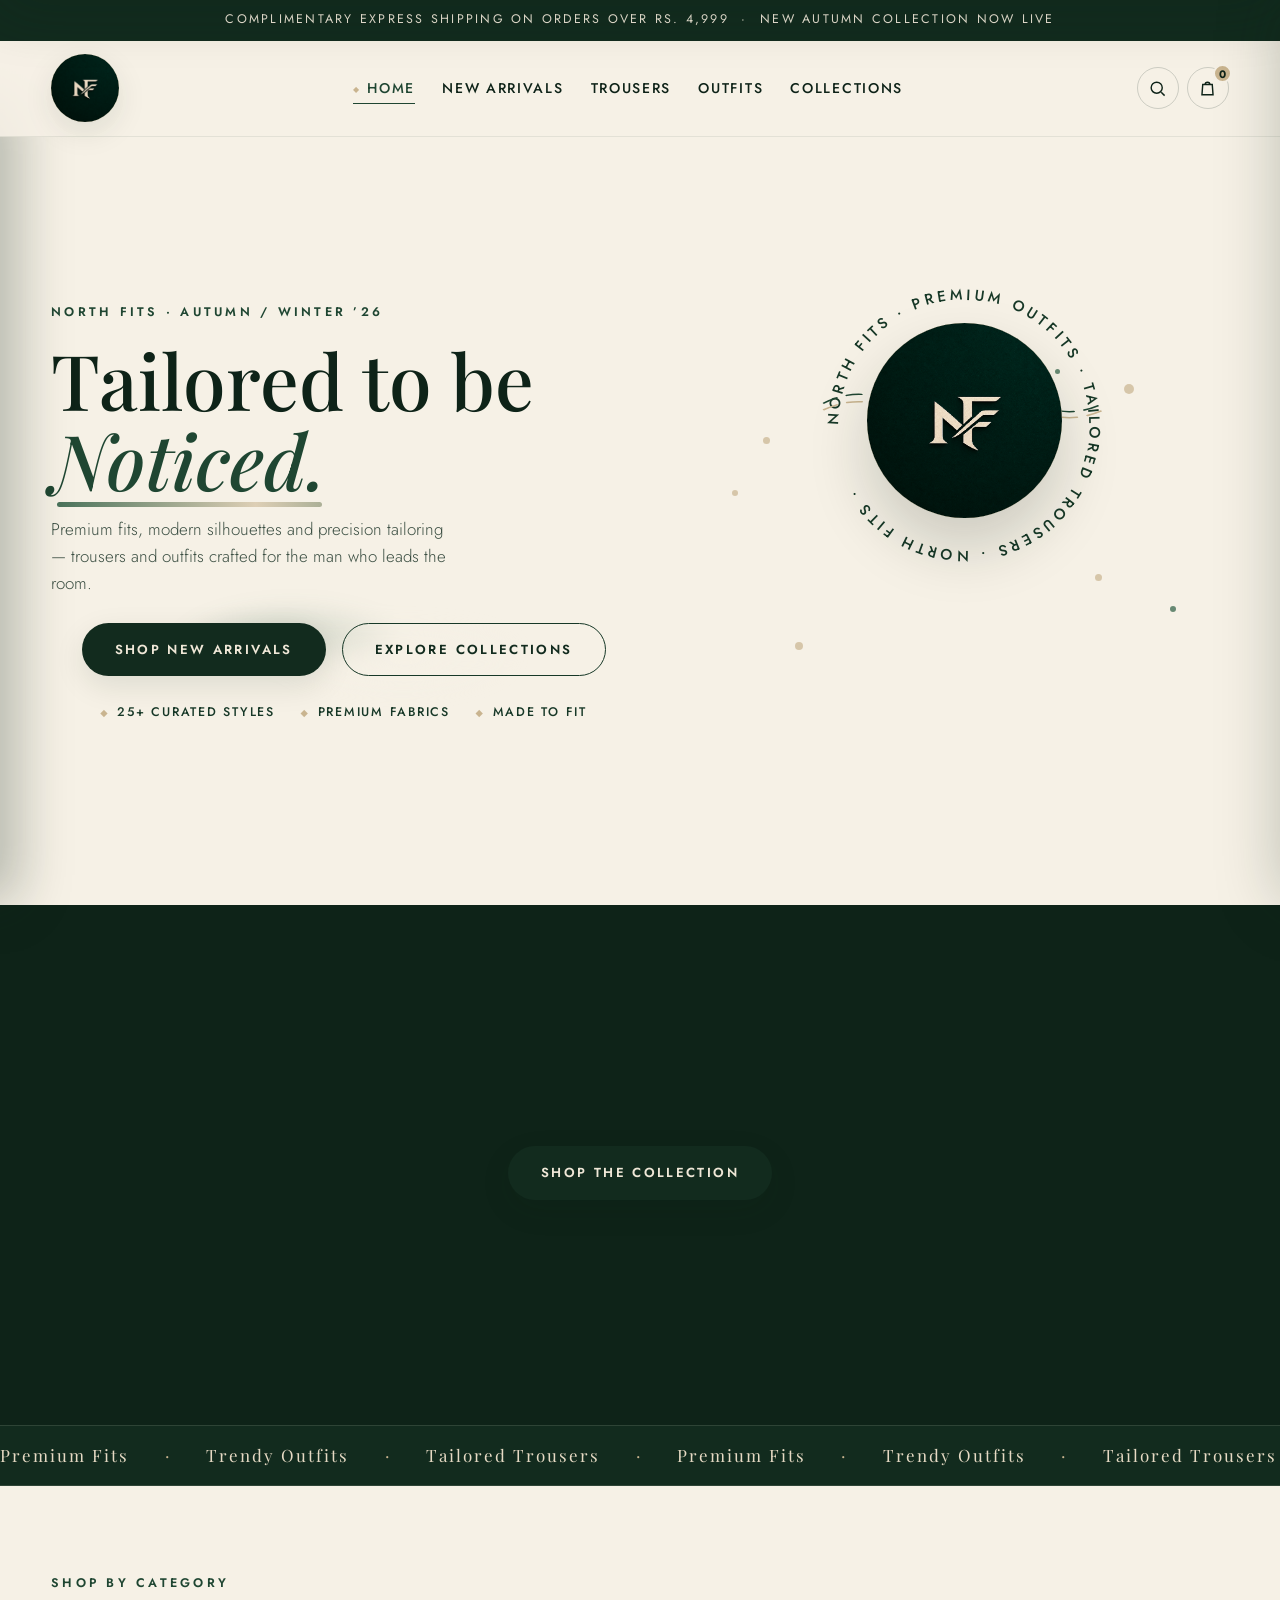
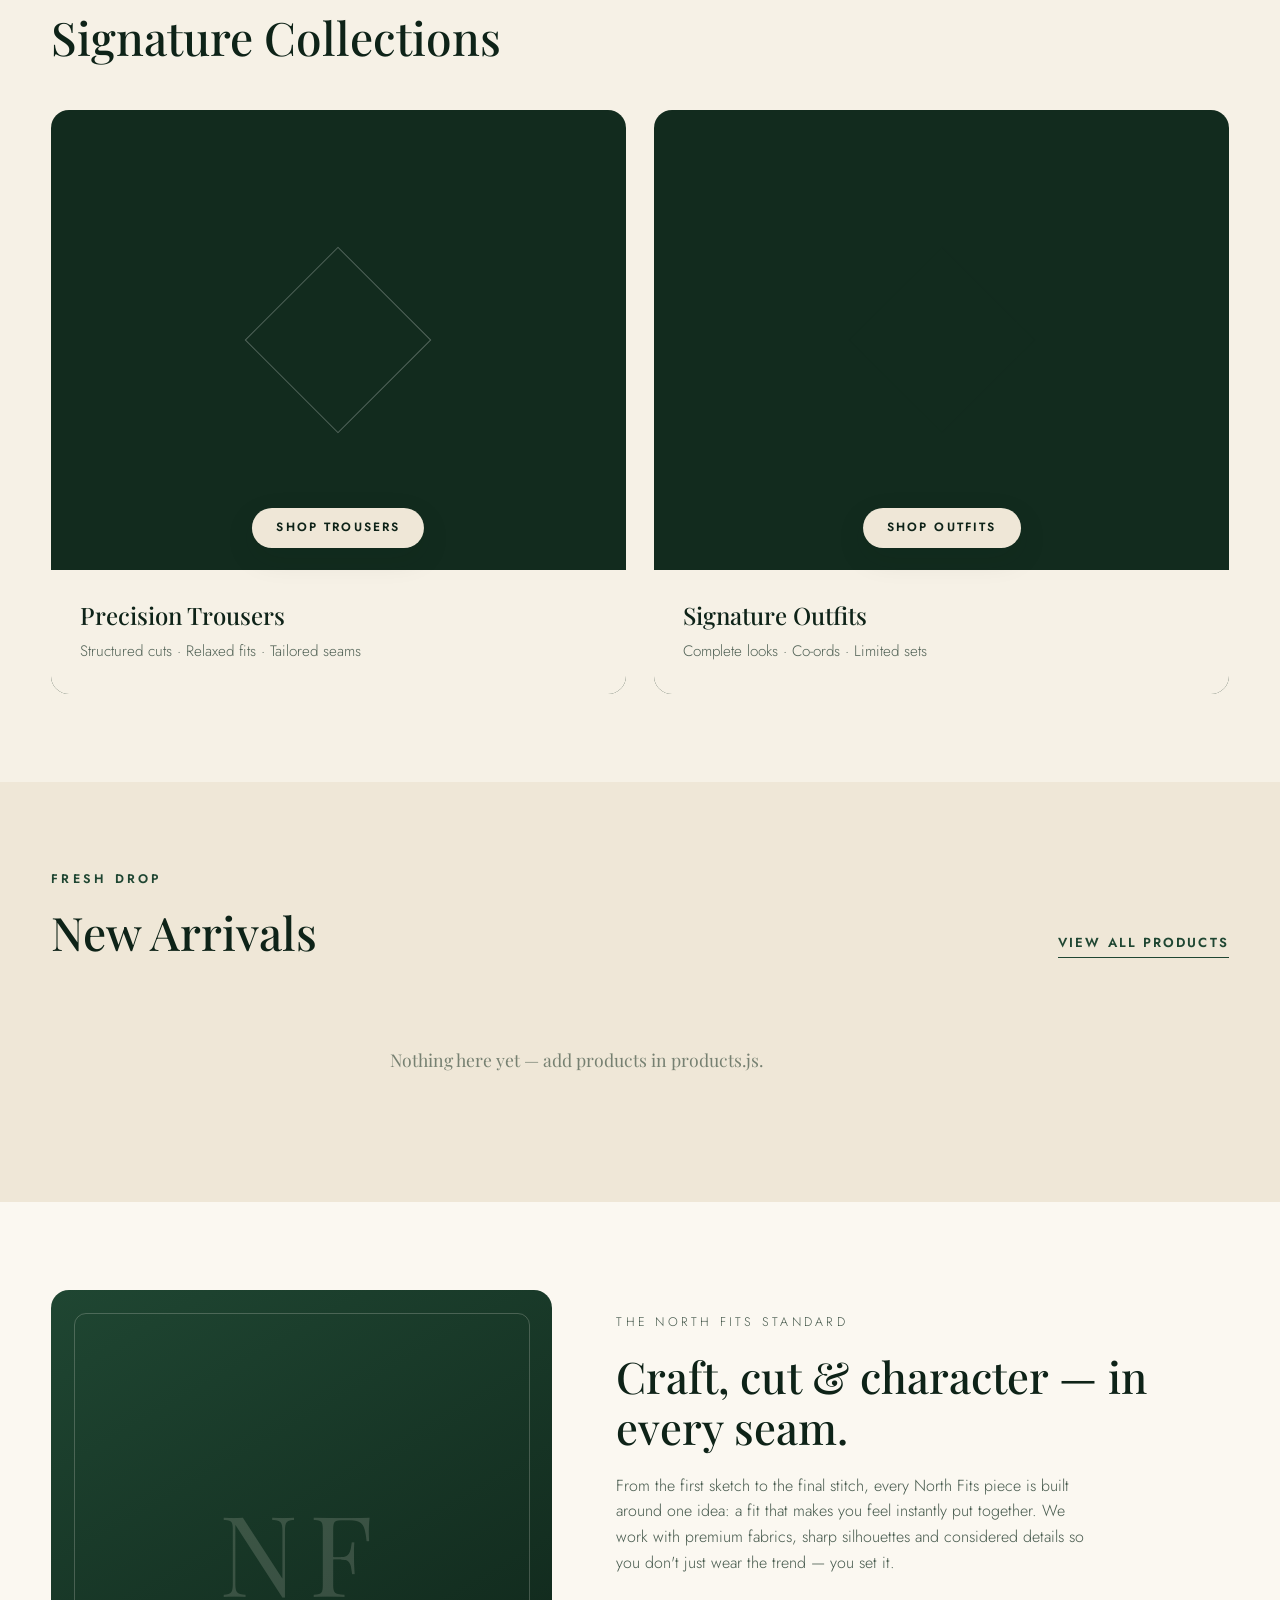
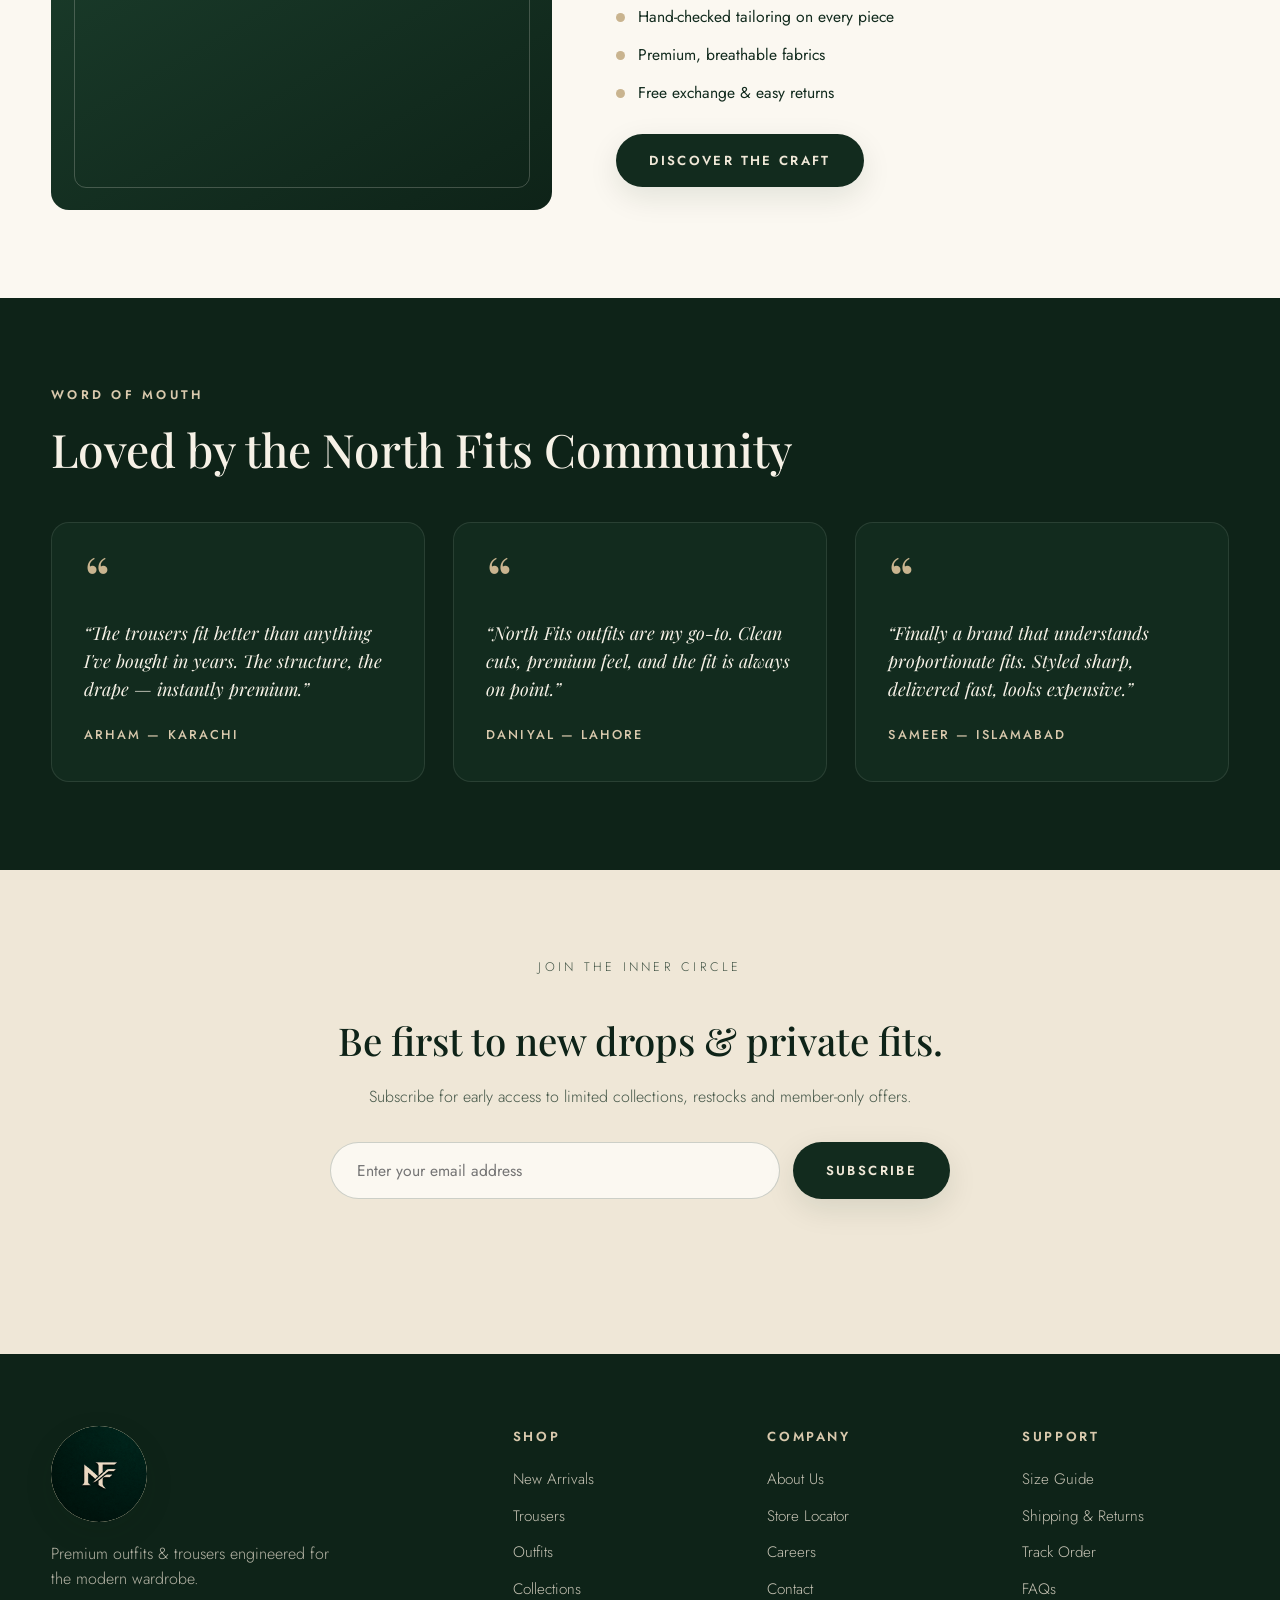
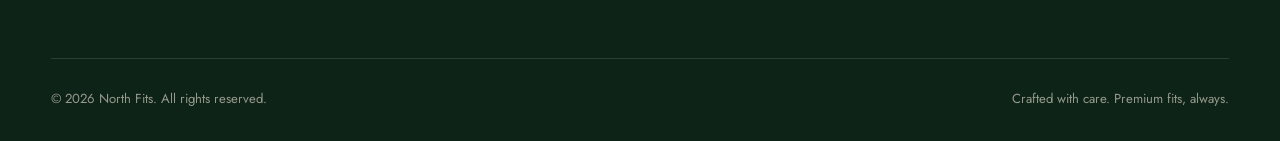
==== index.html @ af8f9479 "Add files via upload" ====
<!DOCTYPE html>
<html lang="en">
<head>
  <meta charset="UTF-8" />
  <meta name="viewport" content="width=device-width, initial-scale=1.0" />
  <title>North Fits — Premium Outfits &amp; Trousers</title>
  <meta name="description" content="North Fits — a premium destination for trendy outfits and tailored trousers. Crafted fits, timeless cuts, modern style." />
  <link rel="preconnect" href="https://fonts.googleapis.com" />
  <link rel="preconnect" href="https://fonts.gstatic.com" crossorigin />
  <link href="https://fonts.googleapis.com/css2?family=Playfair+Display:ital,wght@0,400;0,500;0,600;0,700;1,400&family=Jost:wght@300;400;500;600;700&display=swap" rel="stylesheet" />
  <link rel="icon" href="NORTH%20FITS%20LOGO.png" />
  <link rel="stylesheet" href="styles.css" />
</head>
<body>

  <!-- Loader -->
  <div class="loader" data-loader>
    <div class="loader-spin">
      <span class="loader-ring r1"></span>
      <span class="loader-ring r2"></span>
      <img src="NORTH%20FITS%20LOGO.png" alt="North Fits" />
    </div>
  </div>

  <!-- Announcement bar -->
  <div class="announcement">
    <p data-announce>Complimentary Express Shipping on Orders Over Rs. 4,999 &nbsp;·&nbsp; New Autumn Collection Now Live</p>
  </div>

  <!-- Header -->
  <header class="header">
    <div class="container header-inner">
      <button class="nav-toggle" aria-label="Open menu" aria-expanded="false">
        <span></span><span></span><span></span>
      </button>

      <a class="brand" href="index.html">
        <span class="brand-frame"><img src="NORTH%20FITS%20LOGO.png" alt="North Fits" /></span>
      </a>

      <nav class="nav" aria-label="Primary">
        <ul>
          <li><a href="index.html" class="active">Home</a></li>
          <li><a href="arrivals.html">New Arrivals</a></li>
          <li><a href="trousers.html">Trousers</a></li>
          <li><a href="outfits.html">Outfits</a></li>
          <li><a href="collections.html">Collections</a></li>
                  </ul>
      </nav>

      <div class="header-actions">
        <button class="icon-btn" aria-label="Search"><svg viewBox="0 0 24 24" fill="none" stroke="currentColor" stroke-width="1.8"><circle cx="11" cy="11" r="7"/><path d="M21 21l-4.3-4.3"/></svg></button>
        
        <button class="icon-btn cart-btn" aria-label="Cart" data-cart-open>
          <svg viewBox="0 0 24 24" fill="none" stroke="currentColor" stroke-width="1.8"><path d="M6 7h12l1 13H5L6 7z"/><path d="M9 7a3 3 0 0 1 6 0"/></svg>
          <span class="cart-count" data-cart-count>0</span>
        </button>
      </div>
    </div>
  </header>

  <!-- Mobile nav -->
  <div class="mobile-menu" data-mobile-menu>
    <nav aria-label="Mobile">
      <ul>
        <li><a href="index.html">Home</a></li>
        <li><a href="arrivals.html">New Arrivals</a></li>
        <li><a href="trousers.html">Trousers</a></li>
        <li><a href="outfits.html">Outfits</a></li>
        <li><a href="collections.html">Collections</a></li>
              </ul>
    </nav>
  </div>

  <!-- Hero -->
  <section class="hero">
    <div class="hero-floaters" aria-hidden="true">
      <span class="floater f1"></span>
      <span class="floater f2"></span>
      <span class="floater f3"></span>
      <span class="floater f4"></span>
      <span class="floater f5"></span>
    </div>

    <div class="container hero-inner">
      <div class="hero-copy">
        <p class="eyebrow" data-hero-eyebrow>North Fits · Autumn / Winter ’26</p>
        <h1 data-hero-title>Tailored to be<br /><em>Noticed.</em></h1>
        <p class="lead" data-hero-lead>Premium fits, modern silhouettes and precision tailoring — trousers and outfits crafted for the man who leads the room.</p>
        <div class="hero-cta">
          <a href="arrivals.html" class="btn btn-solid">Shop New Arrivals</a>
          <a href="collections.html" class="btn btn-ghost">Explore Collections</a>
        </div>
        <ul class="hero-meta">
          <li>25+ Curated Styles</li>
          <li>Premium Fabrics</li>
          <li>Made to Fit</li>
        </ul>
      </div>
      <div class="hero-visual">
        <div class="brand-stage">
          <span class="brand-frame seal-center"><img src="NORTH%20FITS%20LOGO.png" alt="North Fits logo" /></span>

          <svg class="seal-ring" viewBox="0 0 220 220" aria-hidden="true">
            <defs>
              <path id="seal-circle" d="M110,110 m-92,0 a92,92 0 1,1 184,0 a92,92 0 1,1 -184,0" />
            </defs>
            <text class="seal-text">
              <textPath href="#seal-circle">
                NORTH FITS · PREMIUM OUTFITS · TAILORED TROUSERS · NORTH FITS ·
              </textPath>
            </text>
          </svg>

          <svg class="wave-lines" viewBox="0 0 260 60" preserveAspectRatio="none" aria-hidden="true">
            <path class="w1" d="M0 30 Q 32 4 65 30 T 130 30 T 195 30 T 260 30" />
            <path class="w2" d="M0 40 Q 32 16 65 40 T 130 40 T 195 40 T 260 40" />
          </svg>

          <span class="spark s1"></span>
          <span class="spark s2"></span>
          <span class="spark s3"></span>
          <span class="spark s4"></span>
          <span class="spark s5"></span>
          <span class="spark s6"></span>
          <span class="spark s7"></span>
        </div>
      </div>
    </div>
  </section>

  <!-- Poster banner -->
  <section class="poster">
    <div class="poster-media" style="background-image:url('uploads/hero.png')"></div>
    <div class="poster-overlay"></div>
    <div class="container poster-inner">
      <!-- <p class="eyebrow">North Fits · The Signature Poster</p> -->
      <!-- <h2>Style That Speaks<br />Before You Do.</h2> -->
      <!-- <p>Premium outfits &amp; tailored trousers — precision cuts, rich fabrics and fits built to be noticed.</p> -->
      <a href="collections.html" class="btn btn-solid">Shop the Collection</a>
    </div>
  </section>

  <!-- Marquee -->
  <div class="marquee">
    <div class="marquee-track">
      <span>Premium Fits</span><span>·</span>
      <span>Trendy Outfits</span><span>·</span>
      <span>Tailored Trousers</span><span>·</span>
      <span>Premium Fits</span><span>·</span>
      <span>Trendy Outfits</span><span>·</span>
      <span>Tailored Trousers</span><span>·</span>
    </div>
  </div>

  <!-- Categories -->
  <section class="section" id="collections">
    <div class="container">
      <div class="section-head">
        <p class="eyebrow">Shop by Category</p>
        <h2>Signature Collections</h2>
      </div>
      <div class="collections">
        <a href="trousers.html" class="collection-item" data-collection="0">
          <div class="collection-visual vis-trousers" style="background:url('uploads/sign1.jpg') center/cover no-repeat">
            <span class="collection-chip">Shop Trousers</span>
          </div>
          <div class="collection-meta">
            <h3>Precision Trousers</h3>
            <p>Structured cuts · Relaxed fits · Tailored seams</p>
          </div>
        </a>
        <a href="outfits.html" class="collection-item" data-collection="1">
          <div class="collection-visual vis-outfits" style="background:url('uploads/sign2.jpg') center/cover no-repeat">
            <span class="collection-chip">Shop Outfits</span>
          </div>
          <div class="collection-meta">
            <h3>Signature Outfits</h3>
            <p>Complete looks · Co-ords · Limited sets</p>
          </div>
        </a>
      </div>
    </div>
  </section>

  <!-- Featured products -->
  <section class="section section-tint" id="new-arrivals">
    <div class="container">
      <div class="section-head row">
        <div>
          <p class="eyebrow">Fresh Drop</p>
          <h2>New Arrivals</h2>
        </div>
        <a href="arrivals.html" class="text-link">View All Products</a>
      </div>
      <div class="product-grid" data-products data-filter="featured"></div>
    </div>
  </section>

  <!-- Editorial / About -->
  <section class="section editorial">
    <div class="container editorial-grid">
      <div class="editorial-visual">
        <div class="ed-badge">NF</div>
      </div>
      <div class="editorial-copy">
        <p class="eyebrow">The North Fits Standard</p>
        <h2 data-home-heading>Craft, cut &amp; character — in every seam.</h2>
        <p data-home-text>From the first sketch to the final stitch, every North Fits piece is built around one idea: a fit that makes you feel instantly put together. We work with premium fabrics, sharp silhouettes and considered details so you don't just wear the trend — you set it.</p>
        <ul class="perks">
          <li><span class="perk-dot"></span>Hand-checked tailoring on every piece</li>
          <li><span class="perk-dot"></span>Premium, breathable fabrics</li>
          <li><span class="perk-dot"></span>Free exchange &amp; easy returns</li>
        </ul>
        <a href="about.html" class="btn btn-solid" data-home-btn data-home-btn-link="about.html">Discover the Craft</a>
      </div>
    </div>
  </section>

  <!-- Testimonials -->
  <section class="section section-dark">
    <div class="container">
      <div class="section-head">
        <p class="eyebrow">Word of Mouth</p>
        <h2>Loved by the North Fits Community</h2>
      </div>
      <div class="testimonials">
        <figure class="quote">
          <blockquote>“The trousers fit better than anything I've bought in years. The structure, the drape — instantly premium.”</blockquote>
          <figcaption>Arham — Karachi</figcaption>
        </figure>
        <figure class="quote">
          <blockquote>“North Fits outfits are my go-to. Clean cuts, premium feel, and the fit is always on point.”</blockquote>
          <figcaption>Daniyal — Lahore</figcaption>
        </figure>
        <figure class="quote">
          <blockquote>“Finally a brand that understands proportionate fits. Styled sharp, delivered fast, looks expensive.”</blockquote>
          <figcaption>Sameer — Islamabad</figcaption>
        </figure>
      </div>
    </div>
  </section>

  <!-- Newsletter -->
  <section class="section newsletter">
    <div class="container newsletter-inner">
      <p class="eyebrow">Join the Inner Circle</p>
      <h2>Be first to new drops &amp; private fits.</h2>
      <p>Subscribe for early access to limited collections, restocks and member-only offers.</p>
      <form class="newsletter-form" data-newsletter>
        <input type="email" placeholder="Enter your email address" aria-label="Email address" required />
        <button type="submit" class="btn btn-solid">Subscribe</button>
      </form>
      <p class="form-note" data-newsletter-note></p>
    </div>
  </section>

  <!-- Footer -->
  <footer class="footer">
    <div class="container footer-grid">
      <div class="footer-brand">
        <span class="brand-frame footer-logo"><img src="NORTH%20FITS%20LOGO.png" alt="North Fits" /></span>
        <p>Premium outfits &amp; trousers engineered for the modern wardrobe.</p>
      </div>
      <div class="footer-col">
        <h4>Shop</h4>
        <ul>
          <li><a href="arrivals.html">New Arrivals</a></li>
          <li><a href="trousers.html">Trousers</a></li>
          <li><a href="outfits.html">Outfits</a></li>
          <li><a href="collections.html">Collections</a></li>
        </ul>
      </div>
      <div class="footer-col">
        <h4>Company</h4>
        <ul>
          <li><a href="about.html">About Us</a></li>
          <li><a href="about.html">Store Locator</a></li>
          <li><a href="about.html">Careers</a></li>
          <li><a href="about.html">Contact</a></li>
        </ul>
      </div>
      <div class="footer-col">
        <h4>Support</h4>
        <ul>
          <li><a href="trousers.html">Size Guide</a></li>
          <li><a href="about.html">Shipping &amp; Returns</a></li>
          <li><a href="about.html">Track Order</a></li>
          <li><a href="about.html">FAQs</a></li>
        </ul>
      </div>
    </div>
    <div class="container footer-bottom">
      <p>© <span data-year>2026</span> North Fits. All rights reserved.</p>
      <p>Crafted with care. Premium fits, always.</p>
    </div>
  </footer>

  <!-- Cart drawer -->
  <div class="cart-backdrop" data-cart-backdrop></div>
  <aside class="cart" data-cart aria-label="Shopping cart">
    <div class="cart-head">
      <h3>Your Cart</h3>
      <button class="icon-btn" aria-label="Close cart" data-cart-close><svg viewBox="0 0 24 24" fill="none" stroke="currentColor" stroke-width="1.8"><path d="M6 6l12 12M18 6L6 18"/></svg></button>
    </div>
    <ul class="cart-list" data-cart-list></ul>
    <div class="cart-foot">
      <div class="cart-total"><span>Subtotal</span><strong data-cart-total>Rs. 0</strong></div>
      <button class="btn btn-solid btn-block" data-checkout>Checkout</button>
      <p class="cart-note">Taxes &amp; shipping calculated at checkout.</p>
    </div>
  </aside>

  

  <script src="products.js"></script>
  <script src="script.js"></script>
</body>
</html>
---- styles.css ----
/* =========================================================
   NORTH FITS — Premium Outfits & Trousers
   Theme: Beige + Dark Green
   ========================================================= */

:root {
  --green-900: #0e2318;
  --green-800: #122b1e;
  --green-700: #173827;
  --green-600: #1f4632;
  --green-500: #2b5c42;
  --beige-100: #f6f1e6;
  --beige-200: #efe7d7;
  --beige-300: #e6dac4;
  --beige-400: #d9c9ad;
  --beige-500: #c9b48f;
  --ink: #1a1a17;
  --cream: #fbf8f1;
  --serif: 'Playfair Display', Georgia, serif;
  --sans: 'Jost', 'Segoe UI', system-ui, sans-serif;
  --shadow-lg: 0 30px 60px rgba(14, 35, 24, 0.18);
  --shadow-sm: 0 10px 30px rgba(14, 35, 24, 0.10);
  --radius: 18px;
}

/* ---------- Reset ---------- */
* { margin: 0; padding: 0; box-sizing: border-box; }

html { scroll-behavior: smooth; }

body {
  font-family: var(--sans);
  background: var(--beige-100);
  color: var(--ink);
  line-height: 1.6;
  -webkit-font-smoothing: antialiased;
}

img { max-width: 100%; display: block; }

ul { list-style: none; }
a { text-decoration: none; color: inherit; }
button { font-family: inherit; cursor: pointer; }

.container {
  width: min(1200px, 92%);
  margin-inline: auto;
}

/* ---------- Announcement ---------- */
.announcement {
  background: var(--green-800);
  color: var(--beige-200);
  text-align: center;
  font-size: 0.78rem;
  letter-spacing: 0.18em;
  text-transform: uppercase;
  padding: 0.65rem 1rem;
  font-weight: 400;
}

/* ---------- Header ---------- */
.header {
  position: sticky;
  top: 0;
  z-index: 100;
  background: rgba(246, 241, 230, 0.88);
  backdrop-filter: blur(14px);
  border-bottom: 1px solid rgba(18, 43, 30, 0.08);
}

.header-inner {
  display: flex;
  align-items: center;
  justify-content: space-between;
  gap: 1.5rem;
  padding-block: 0.85rem;
}

.brand { flex: 0 0 auto; display: inline-flex; }

.brand-frame {
  display: grid;
  place-items: center;
  width: 68px;
  height: 68px;
  border-radius: 50%;
  background: var(--green-800);
  box-shadow: inset 0 0 0 3px var(--beige-400), var(--shadow-sm);
  overflow: hidden;
  flex: 0 0 auto;
}

.brand-frame img {
  width: 100%;
  height: 100%;
  object-fit: contain;
  border-radius: 50%;
}

.nav ul {
  display: flex;
  gap: 1.7rem;
  font-size: 0.88rem;
  letter-spacing: 0.12em;
  text-transform: uppercase;
  font-weight: 500;
}

.nav a {
  position: relative;
  color: var(--green-900);
  padding-block: 0.4rem;
}

.nav a::after {
  content: '';
  position: absolute;
  left: 0; bottom: 0;
  width: 0;
  height: 1.5px;
  background: var(--green-600);
  transition: width 0.3s ease;
}

.nav a:hover::after { width: 100%; }

.nav a.active { color: var(--green-600); }
.nav a.active::after { width: 100%; }
.nav a.active::before {
  content: '◆';
  font-size: 0.5rem;
  vertical-align: middle;
  margin-right: 0.4rem;
  color: var(--beige-500);
}

.header-actions { display: flex; gap: 0.5rem; }

.icon-btn {
  background: transparent;
  border: 1px solid rgba(18, 43, 30, 0.18);
  width: 42px;
  height: 42px;
  border-radius: 50%;
  display: grid;
  place-items: center;
  color: var(--green-900);
  transition: all 0.25s ease;
  position: relative;
}

.icon-btn svg { width: 19px; height: 19px; }

.icon-btn:hover {
  background: var(--green-800);
  color: var(--beige-200);
  border-color: var(--green-800);
}

.cart-count {
  position: absolute;
  top: -4px;
  right: -4px;
  background: var(--beige-500);
  color: var(--green-900);
  font-size: 0.68rem;
  font-weight: 700;
  width: 19px;
  height: 19px;
  border-radius: 50%;
  display: grid;
  place-items: center;
  border: 2px solid var(--beige-100);
}

.nav-toggle {
  display: none;
  background: none;
  border: 0;
  width: 42px;
  height: 42px;
  flex-direction: column;
  align-items: center;
  justify-content: center;
  gap: 5px;
}

.nav-toggle span {
  width: 24px;
  height: 2px;
  background: var(--green-900);
  transition: 0.3s;
}

.nav-toggle.open span:nth-child(1) { transform: translateY(7px) rotate(45deg); }
.nav-toggle.open span:nth-child(2) { opacity: 0; }
.nav-toggle.open span:nth-child(3) { transform: translateY(-7px) rotate(-45deg); }

/* Mobile menu */
.mobile-menu {
  position: fixed;
  top: 97px;
  left: 0;
  bottom: 0;
  width: 50%;
  max-width: 400px;
  min-width: 250px;
  background: var(--green-900);
  color: var(--beige-200);
  z-index: 95;
  padding: 2.2rem 2rem 2.5rem;
  border-top: 1px solid rgba(246, 241, 230, 0.1);
  box-shadow: 18px 0 50px rgba(14, 35, 24, 0.28);
  transform: translateX(-100%);
  transition: transform 0.35s ease;
  overflow-y: auto;
}

.mobile-menu.open { transform: translateX(0); }

body.nav-open { overflow: hidden; }

.mobile-menu ul { display: flex; flex-direction: column; gap: 1.4rem; }
.mobile-menu a {
  font-family: var(--serif);
  font-size: 1.7rem;
  color: var(--beige-200);
}

/* ---------- Page hero (inner pages) ---------- */
.page-hero {
  background:
    radial-gradient(circle at 15% 20%, rgba(43, 92, 66, 0.55), transparent 40%),
    radial-gradient(circle at 85% 80%, rgba(201, 180, 143, 0.14), transparent 45%),
    var(--green-900);
  color: var(--beige-100);
  padding-block: 5rem 4.5rem;
  text-align: center;
  position: relative;
  overflow: hidden;
}

.page-hero .eyebrow { color: var(--beige-400); }

.page-hero h1 {
  font-family: var(--serif);
  font-size: clamp(2.4rem, 5vw, 3.8rem);
  font-weight: 500;
  line-height: 1.1;
}

.page-hero p.lead {
  margin-top: 1rem;
  max-width: 52ch;
  margin-inline: auto;
  color: color-mix(in srgb, var(--beige-200) 75%, transparent);
  font-weight: 300;
}

.page-hero .page-hero-mark {
  position: absolute;
  top: 50%;
  left: 0;
  right: 0;
  transform: translateY(-50%);
  font-family: var(--serif);
  font-size: clamp(2.6rem, 15vw, 16rem);
  color: rgba(246, 241, 230, 0.05);
  letter-spacing: 0.03em;
  line-height: 1;
  pointer-events: none;
  white-space: nowrap;
  text-align: center;
}

.page-head {
  display: flex;
  align-items: center;
  justify-content: center;
  text-align: center;
  flex-direction: column;
  gap: 1rem;
  margin-bottom: 3rem;
}

.page-head h2 {
  font-family: var(--serif);
  font-size: clamp(2rem, 3.6vw, 2.7rem);
  font-weight: 500;
  color: var(--green-900);
}

.crumb {
  font-size: 0.78rem;
  letter-spacing: 0.2em;
  text-transform: uppercase;
  color: rgba(18, 43, 30, 0.5);
  font-weight: 500;
}

.crumb a { color: var(--green-600); }
.crumb a:hover { color: var(--green-900); }

/* ---------- Hero ---------- */
.hero {
  min-height: calc(100vh - 132px);
  display: flex;
  align-items: center;
  position: relative;
  overflow: hidden;
}

/* Decorative animation — replaces the old beige blob */
.hero-floaters {
  position: absolute;
  inset: 0;
  pointer-events: none;
  z-index: 0;
}

.floater {
  position: absolute;
  opacity: 0;
  animation: floatDiamond 9s ease-in-out infinite;
}
.floater::before { content: '\25C6'; }
.f1 { left: 4%;  top: 56%; font-size: 0.62rem; color: var(--beige-500); animation-delay: 0s; }
.f2 { left: 13%; top: 76%; font-size: 0.5rem;  color: var(--green-500); animation-delay: 1.7s; }
.f3 { left: 32%; top: 90%; font-size: 0.72rem; color: var(--beige-500); animation-delay: 0.9s; }
.f4 { left: 47%; top: 58%; font-size: 0.45rem; color: var(--green-500); animation-delay: 2.5s; }
.f5 { left: 24%; top: 42%; font-size: 0.55rem; color: var(--beige-400); animation-delay: 3.4s; }

@keyframes floatDiamond {
  0%   { transform: translateY(26px) rotate(0deg) scale(0.5); opacity: 0; }
  15%  { opacity: 0.9; }
  50%  { transform: translateY(-10px) rotate(180deg) scale(1); opacity: 0.6; }
  85%  { opacity: 0.9; }
  100% { transform: translateY(-38px) rotate(360deg) scale(0.55); opacity: 0; }
}

.hero-inner {
  position: relative;
  z-index: 1;
  display: grid;
  grid-template-columns: 1.05fr 0.95fr;
  gap: 4rem;
  align-items: center;
  padding-block: 0.75rem 1.75rem;
}

.eyebrow {
  font-size: 0.78rem;
  letter-spacing: 0.26em;
  text-transform: uppercase;
  color: var(--green-600);
  font-weight: 600;
  margin-bottom: 1.1rem;
}

.hero h1 {
  font-family: var(--serif);
  font-size: clamp(3rem, 6vw, 5.2rem);
  line-height: 1.04;
  font-weight: 500;
  color: var(--green-900);
}

.hero h1 em {
  position: relative;
  font-style: italic;
  color: var(--green-600);
}

/* Animated shimmering underline under "Noticed." */
.hero h1 em::after {
  content: '';
  position: absolute;
  left: 2%;
  right: 2%;
  bottom: 0.04em;
  height: 0.06em;
  border-radius: 3px;
  background: linear-gradient(90deg, var(--green-500), var(--beige-400), var(--green-500), var(--beige-500), var(--green-500));
  background-size: 300% 100%;
  animation: underlineSweep 6s linear infinite;
  opacity: 0.85;
}

@keyframes underlineSweep { to { background-position: 300% 0; } }

.hero .lead {
  margin-top: 1rem;
  max-width: 40ch;
  font-size: 1.06rem;
  color: rgba(18, 43, 30, 0.82);
  font-weight: 300;
}

.hero-cta {
  position: relative;
  display: flex;
  gap: 1rem;
  margin-top: 1.6rem;
  flex-wrap: wrap;
  justify-content: center;
  animation: ctaFloat 6s ease-in-out infinite;
}

/* Soft breathing halo behind the buttons — replaces the dashed ring */
.hero-cta::before {
  content: '';
  position: absolute;
  left: 50%;
  top: 50%;
  width: 340px;
  height: 96px;
  transform: translate(-50%, -50%);
  z-index: -1;
  border-radius: 50%;
  background:
    radial-gradient(50% 50% at 32% 35%, rgba(43, 92, 66, 0.20), transparent 70%),
    radial-gradient(50% 50% at 68% 60%, rgba(246, 241, 230, 0.55), transparent 75%);
  filter: blur(10px);
  pointer-events: none;
  animation: haloBreath 6s ease-in-out infinite;
}

@keyframes haloBreath {
  0%, 100% { transform: translate(-50%, -50%) scale(1);    opacity: 0.7; }
  50%      { transform: translate(-50%, -50%) scale(1.08); opacity: 1; }
}

@keyframes ctaFloat {
  0%, 100% { transform: translateY(0); }
  50%      { transform: translateY(-6px); }
}

.btn {
  display: inline-block;
  padding: 0.95rem 2rem;
  font-size: 0.82rem;
  letter-spacing: 0.18em;
  text-transform: uppercase;
  font-weight: 600;
  border-radius: 40px;
  transition: all 0.28s ease;
  border: 1px solid transparent;
}

.btn-solid {
  background: var(--green-800);
  color: var(--beige-200);
  box-shadow: var(--shadow-sm);
}

.btn-solid:hover {
  background: var(--green-600);
  color: var(--cream);
  transform: translateY(-2px);
}

/* Moving shine sweep across the hero CTA button */
.hero-cta .btn-solid {
  position: relative;
  overflow: hidden;
}

.hero-cta .btn-solid::after {
  content: '';
  position: absolute;
  top: 0;
  left: -80%;
  width: 55%;
  height: 100%;
  background: linear-gradient(100deg, transparent, rgba(246, 241, 230, 0.16), transparent);
  transform: skewX(-20deg);
  animation: sheen 5s ease-in-out infinite;
  pointer-events: none;
}

@keyframes sheen {
  0%, 55% { left: -80%; }
  100%    { left: 135%; }
}

.btn-ghost {
  border-color: var(--green-700);
  color: var(--green-800);
}

.btn-ghost:hover {
  background: var(--green-800);
  color: var(--beige-200);
}

.btn-block { width: 100%; text-align: center; }

.hero-meta {
  display: flex;
  justify-content: center;
  gap: 1.6rem;
  margin-top: 1.7rem;
  font-size: 0.78rem;
  letter-spacing: 0.14em;
  text-transform: uppercase;
  color: var(--green-700);
  font-weight: 500;
}

.hero-meta li::before {
  content: '◆';
  color: var(--beige-500);
  margin-right: 0.5rem;
  font-size: 0.6rem;
  vertical-align: middle;
}

/* Hero visual — animated brand seal */
.hero-visual {
  position: relative;
  min-height: 380px;
}

.brand-stage {
  position: relative;
  height: 100%;
  min-height: 380px;
  display: grid;
  place-items: start center;
}

.seal-center {
  position: relative;
  z-index: 2;
  width: 195px;
  height: 195px;
  box-shadow: inset 0 0 0 5px var(--beige-400), var(--shadow-lg);
  animation: float 6s ease-in-out infinite;
}

.seal-center img {
  width: 100%;
  height: 100%;
}

.ripple {
  position: absolute;
  width: 220px;
  height: 220px;
  border-radius: 50%;
  border: 1.5px solid rgba(31, 70, 50, 0.4);
  animation: ripple 4.5s ease-out infinite;
  pointer-events: none;
}

.ripple.r2 { animation-delay: 1.5s; }
.ripple.r3 { animation-delay: 3s; }

@keyframes ripple {
  0% { transform: scale(0.7); opacity: 0.8; }
  100% { transform: scale(2.1); opacity: 0; }
}

.seal-ring {
  position: absolute;
  top: -48px;
  left: 50%;
  width: 300px;
  height: 300px;
  transform: translateX(-50%);
  animation: spin 28s linear infinite;
  pointer-events: none;
}

.seal-ring .ring-text,
.seal-ring .seal-text {
  fill: var(--green-700);
  font-family: var(--sans);
  font-size: 11px;
  letter-spacing: 2.5px;
  text-transform: uppercase;
  font-weight: 500;
}

@keyframes spin {
  from { transform: translateX(-50%) rotate(0deg); }
  to { transform: translateX(-50%) rotate(360deg); }
}

/* Spin without the off-center shift — used when the ring is grid-centered */
@keyframes spinCenter {
  from { transform: rotate(0deg); }
  to { transform: rotate(360deg); }
}

.wave-lines {
  position: absolute;
  top: 60px;
  left: 50%;
  transform: translateX(-50%);
  width: 280px;
  height: 40px;
  pointer-events: none;
  overflow: visible;
}

.wave-lines path {
  fill: none;
  stroke: var(--green-600);
  stroke-width: 2.2;
  stroke-linecap: round;
  stroke-dasharray: 14 10;
  animation: dash 7s linear infinite;
}

.wave-lines .w2 {
  stroke: var(--beige-500);
  animation-delay: 1.4s;
}

.stage-orbit {
  position: absolute;
  width: 270px;
  height: 270px;
  border: 1px dashed rgba(31, 70, 50, 0.3);
  border-radius: 50%;
  animation: spin 22s linear infinite reverse;
  pointer-events: none;
}

.orb-dot {
  position: absolute;
  top: -7px;
  left: 50%;
  width: 14px;
  height: 14px;
  border-radius: 50%;
  background: var(--beige-500);
  box-shadow: 0 0 0 4px rgba(201, 180, 143, 0.35);
}

.orb-dot.d2 {
  top: auto;
  bottom: -6px;
  left: 22%;
  width: 10px;
  height: 10px;
  background: var(--green-600);
  box-shadow: 0 0 0 4px rgba(43, 92, 66, 0.3);
}

.stage-wave {
  position: absolute;
  bottom: 6%;
  width: 300px;
  height: 34px;
  pointer-events: none;
}

.stage-wave path {
  fill: none;
  stroke: var(--green-600);
  stroke-width: 2.2;
  stroke-linecap: round;
  stroke-dasharray: 14 10;
  animation: dash 7s linear infinite;
}

@keyframes dash {
  to { stroke-dashoffset: -240; }
}

.spark {
  position: absolute;
  width: 10px;
  height: 10px;
  border-radius: 50%;
  background: var(--beige-500);
  opacity: 0.7;
  animation: sparkle 4s ease-in-out infinite;
  pointer-events: none;
}

.spark.s1 { top: 16%; right: 18%; }
.spark.s2 { top: 30%; left: 12%; width: 7px; height: 7px; animation-delay: 1s; }
.spark.s3 { bottom: 24%; right: 10%; width: 6px; height: 6px; background: var(--green-500); animation-delay: 2s; }
.spark.s4 { bottom: 14%; left: 18%; width: 8px; height: 8px; animation-delay: 3s; }
.spark.s5 { top: 12%; right: 32%; width: 5px; height: 5px; background: var(--green-500); animation-delay: 0.5s; }
.spark.s6 { bottom: 32%; right: 24%; width: 7px; height: 7px; animation-delay: 2.5s; }
.spark.s7 { top: 44%; left: 6%; width: 6px; height: 6px; animation-delay: 3.5s; }

@keyframes sparkle {
  0%, 100% { transform: translateY(0) scale(1); opacity: 0.5; }
  50% { transform: translateY(-14px) scale(1.25); opacity: 0.95; }
}

@keyframes float {
  0%, 100% { transform: translateY(0); }
  50% { transform: translateY(-10px); }
}

/* ---------- Marquee ---------- */
.marquee {
  background: var(--green-800);
  color: var(--beige-300);
  overflow: hidden;
  padding-block: 1rem;
  border-block: 1px solid rgba(246, 241, 230, 0.12);
}

.marquee-track {
  display: flex;
  gap: 2.2rem;
  white-space: nowrap;
  animation: marquee 22s linear infinite;
  font-family: var(--serif);
  font-size: 1.06rem;
  letter-spacing: 0.12em;
}

.marquee-track span:not(:nth-child(odd)) { color: var(--beige-500); }

@keyframes marquee {
  from { transform: translateX(0); }
  to { transform: translateX(-50%); }
}

/* ---------- Home poster banner ---------- */
.poster {
  position: relative;
  min-height: 520px;
  display: grid;
  place-items: center;
  text-align: center;
  overflow: hidden;
  background: var(--green-900);
}
.poster-media {
  position: absolute;
  inset: 0;
  background: center/cover no-repeat;
  z-index: 0;
}
.poster-overlay {
  position: absolute;
  inset: 0;
  background: linear-gradient(180deg, rgba(14, 35, 24, 0.25) 0%, rgba(14, 35, 24, 0.55) 55%, rgba(14, 35, 24, 0.82) 100%);
  z-index: 1;
}
.poster-inner {
  position: relative;
  z-index: 2;
  width: 100%;
  padding: 6rem 1.5rem;
  display: flex;
  flex-direction: column;
  align-items: center;
  gap: 1rem;
  color: var(--beige-200);
}
.poster-inner .eyebrow {
  color: var(--beige-400);
  margin-bottom: 0;
}
.poster-inner h2 {
  font-family: var(--serif);
  font-size: clamp(2rem, 5vw, 3.6rem);
  line-height: 1.1;
  font-weight: 500;
  color: #fff;
  margin: 0;
  text-shadow: 0 4px 30px rgba(0, 0, 0, 0.35);
}
.poster-inner p {
  max-width: 48ch;
  font-size: 1.05rem;
  font-weight: 300;
  color: rgba(246, 241, 230, 0.92);
  margin: 0;
}
.poster-inner .btn { margin-top: 1rem; }

@media (max-width: 640px) {
  .poster { min-height: 380px; }
  .poster-inner { padding: 4rem 1.25rem; }
}

/* ---------- Sections ---------- */
.section { padding-block: 5.5rem; }
.section-tint { background: var(--beige-200); }

.section-head { margin-bottom: 3rem; }

.section-head h2 {
  font-family: var(--serif);
  font-size: clamp(2rem, 3.6vw, 2.9rem);
  font-weight: 500;
  color: var(--green-900);
  line-height: 1.1;
}

.section-head.row {
  display: flex;
  align-items: flex-end;
  justify-content: space-between;
  gap: 1rem;
  flex-wrap: wrap;
}

.text-link {
  font-size: 0.82rem;
  letter-spacing: 0.16em;
  text-transform: uppercase;
  font-weight: 600;
  color: var(--green-600);
  border-bottom: 1px solid var(--green-600);
  padding-bottom: 0.25rem;
}

.text-link:hover { color: var(--green-900); border-color: var(--green-900); }

/* ---------- Collections ---------- */
.collections {
  display: grid;
  grid-template-columns: 1fr 1fr;
  gap: 1.8rem;
}

.collection-item {
  position: relative;
  border-radius: var(--radius);
  overflow: hidden;
  background: var(--green-800);
  transition: transform 0.3s ease;
  display: block;
}

.collection-item:hover { transform: translateY(-6px); }

.collection-visual {
  position: relative;
  height: 460px;
  display: grid;
  place-items: center;
}

.vis-trousers {
  background: radial-gradient(circle at 35% 30%, var(--green-500), var(--green-900));
}
.vis-outfits {
  background: radial-gradient(circle at 65% 30%, var(--beige-300), var(--beige-500));
}

.collection-visual::before {
  content: '';
  position: absolute;
  width: 130px;
  height: 130px;
  border: 1px solid rgba(255,255,255,0.28);
  transform: rotate(45deg);
}

.vis-outfits::before {
  border-color: rgba(18, 43, 30, 0.35);
}

.collection-chip {
  position: absolute;
  bottom: 1.4rem;
  left: 50%;
  transform: translateX(-50%);
  background: var(--beige-200);
  color: var(--green-900);
  padding: 0.65rem 1.5rem;
  border-radius: 40px;
  font-size: 0.75rem;
  letter-spacing: 0.18em;
  text-transform: uppercase;
  font-weight: 600;
  box-shadow: var(--shadow-sm);
}

.collection-meta {
  padding: 1.6rem 1.8rem 1.9rem;
  background: var(--beige-100);
}

.collection-meta h3 {
  font-family: var(--serif);
  font-size: 1.5rem;
  font-weight: 500;
  color: var(--green-900);
}

.collection-meta p {
  color: rgba(18, 43, 30, 0.72);
  font-size: 0.95rem;
  font-weight: 300;
  margin-top: 0.3rem;
}

/* ---------- Empty product grid state ---------- */
.grid-empty {
  grid-column: 1 / -1;
  text-align: center;
  color: rgba(18, 43, 30, 0.55);
  font-family: var(--serif);
  font-size: 1.1rem;
  padding: 2.5rem 1rem;
}

/* ---------- Product grid ---------- */
.product-grid {
  display: grid;
  grid-template-columns: repeat(3, 1fr);
  gap: 1.8rem;
  max-width: 1050px;
}

.product-card {
  background: var(--beige-100);
  border-radius: var(--radius);
  overflow: hidden;
  box-shadow: var(--shadow-sm);
  transition: transform 0.3s ease, box-shadow 0.3s ease;
  display: flex;
  flex-direction: column;
  cursor: pointer;
}

.product-card:hover {
  transform: translateY(-6px);
  box-shadow: var(--shadow-lg);
}

.product-visual {
  position: relative;
  aspect-ratio: 3 / 3.6;
  display: grid;
  place-items: center;
  overflow: hidden;
}

.product-visual::before {
  content: '';
  position: absolute;
  inset: 0;
  opacity: 0.9;
  transition: transform 0.6s ease;
}

.product-card:hover .product-visual::before { transform: scale(1.06); }

.product-visual .product-name {
  position: relative;
  z-index: 1;
  font-family: var(--serif);
  font-size: 1.5rem;
  color: rgba(255, 255, 255, 0.9);
  text-align: center;
  line-height: 1.3;
  letter-spacing: 0.08em;
}

.visual-fabric { background: linear-gradient(140deg, var(--green-500), var(--green-900)); }
.visual-fabric::before, 
.visual-linen::before,
.visual-tweed::before,
.visual-silk::before,
.visual-cotton::before,
.visual-blazer::before {
  background:
    repeating-linear-gradient(45deg, rgba(255,255,255,0.06) 0 2px, transparent 2px 10px),
    linear-gradient(140deg, var(--g1, var(--green-600)), var(--g2, var(--green-900)));
}

.visual-linen { --g1: var(--beige-300); --g2: var(--beige-500); }
.visual-linen::before { background: repeating-linear-gradient(-45deg, rgba(18,43,30,0.08) 0 2px, transparent 2px 9px), linear-gradient(140deg, var(--beige-300), var(--beige-500)); }
.visual-linen span { color: var(--green-900); }

.visual-tweed { --g1: #2b5c42; --g2: #122b1e; }
.visual-tweed::before { background: repeating-linear-gradient(90deg, rgba(255,255,255,0.09) 0 3px, transparent 3px 9px), linear-gradient(140deg, #2b5c42, #0e2318); }

.visual-silk { --g1: var(--beige-400); --g2: var(--beige-500); }
.visual-silk::before { background: linear-gradient(140deg, var(--beige-400), var(--beige-500)); }
.visual-silk span { color: var(--green-900); }

.visual-cotton { --g1: var(--green-600); --g2: var(--green-700); }
.visual-blazer { --g1: var(--beige-300); --g2: var(--green-600); }

.badge {
  position: absolute;
  top: 0.75rem;
  left: 0.75rem;
  z-index: 2;
  background: var(--green-800);
  color: var(--beige-200);
  font-size: 0.66rem;
  letter-spacing: 0.16em;
  text-transform: uppercase;
  padding: 0.4rem 0.9rem;
  border-radius: 40px;
  font-weight: 600;
  font-family: var(--sans);
  line-height: 1.2;
  text-align: left;
}

.badge.new { background: var(--green-600); color: var(--beige-100); }
.badge.hot { background: var(--beige-400); color: var(--green-900); }

.product-info {
  padding: 1.3rem 1.4rem 1.5rem;
  display: flex;
  flex-direction: column;
  gap: 0.45rem;
  flex: 1;
}

.product-info h4 {
  font-family: var(--serif);
  font-size: 1.22rem;
  font-weight: 500;
  color: var(--green-900);
  line-height: 1.25;
}

.product-cat {
  font-size: 0.74rem;
  letter-spacing: 0.18em;
  text-transform: uppercase;
  color: var(--green-600);
  font-weight: 500;
}

.product-bottom {
  margin-top: auto;
  display: flex;
  align-items: center;
  justify-content: space-between;
  padding-top: 0.8rem;
  border-top: 1px solid rgba(18, 43, 30, 0.1);
}

.price {
  font-family: var(--serif);
  font-size: 1.18rem;
  color: var(--green-900);
}

.price del {
  font-size: 0.9rem;
  color: rgba(18, 43, 30, 0.45);
  margin-left: 0.4rem;
  font-family: var(--sans);
}

.add-btn {
  background: var(--green-800);
  color: var(--beige-200);
  border: 0;
  width: 40px;
  height: 40px;
  border-radius: 50%;
  display: grid;
  place-items: center;
  transition: all 0.25s ease;
}

.add-btn svg { width: 17px; height: 17px; }
.add-btn:hover { background: var(--green-600); transform: scale(1.08); }

/* ---------- Editorial ---------- */
.editorial { background: var(--cream); }

.editorial-grid {
  display: grid;
  grid-template-columns: 0.9fr 1.1fr;
  gap: 4rem;
  align-items: center;
}

.editorial-visual {
  position: relative;
  height: 520px;
  border-radius: var(--radius);
  background: linear-gradient(150deg, var(--green-600), var(--green-900));
  display: grid;
  place-items: center;
  overflow: hidden;
}

.editorial-visual::before {
  content: '';
  position: absolute;
  inset: 1.4rem;
  border: 1px solid rgba(246, 241, 230, 0.22);
  border-radius: 12px;
}

.ed-badge {
  font-family: var(--serif);
  font-size: 7rem;
  color: rgba(246, 241, 230, 0.16);
  letter-spacing: 0.1em;
  position: relative;
}

.editorial-copy h2 {
  font-family: var(--serif);
  font-size: clamp(2rem, 3.4vw, 2.8rem);
  font-weight: 500;
  color: var(--green-900);
  line-height: 1.18;
  margin-bottom: 1.2rem;
}

.editorial-copy > p {
  color: rgba(18, 43, 30, 0.78);
  font-weight: 300;
  max-width: 52ch;
}

.perks {
  margin-block: 1.8rem;
  display: flex;
  flex-direction: column;
  gap: 0.8rem;
  font-size: 0.98rem;
  color: var(--green-800);
  font-weight: 400;
}

.perk-dot {
  display: inline-block;
  width: 9px;
  height: 9px;
  background: var(--beige-500);
  border-radius: 50%;
  margin-right: 0.8rem;
}

/* ---------- Section dark / testimonials ---------- */
.section-dark {
  background: var(--green-900);
}

.section-dark .section-head h2 { color: var(--beige-100); }
.section-dark .eyebrow { color: var(--beige-400); }

.testimonials {
  display: grid;
  grid-template-columns: repeat(3, 1fr);
  gap: 1.8rem;
}

.quote {
  background: var(--green-800);
  border: 1px solid rgba(246, 241, 230, 0.1);
  border-radius: var(--radius);
  padding: 2.2rem 2rem;
  display: flex;
  flex-direction: column;
  gap: 1.4rem;
}

.quote::before {
  content: '“';
  font-family: var(--serif);
  font-size: 4rem;
  line-height: 0.6;
  color: var(--beige-500);
}

.quote blockquote {
  font-family: var(--serif);
  font-style: italic;
  font-size: 1.12rem;
  line-height: 1.55;
  color: var(--beige-100);
}

.quote figcaption {
  font-size: 0.8rem;
  letter-spacing: 0.16em;
  text-transform: uppercase;
  color: var(--beige-400);
  font-weight: 500;
}

.quote.feat {
  background: var(--beige-100);
  border: 1px solid rgba(18, 43, 30, 0.1);
  box-shadow: var(--shadow-sm);
}

.quote.feat::before {
  content: '◆';
  font-family: var(--sans);
  font-size: 1rem;
  color: var(--green-600);
}

.quote.feat h3 {
  font-family: var(--serif);
  font-size: 1.4rem;
  font-weight: 500;
  color: var(--green-900);
}

.quote.feat p {
  color: rgba(18, 43, 30, 0.78);
  font-weight: 300;
}

/* ---------- Newsletter ---------- */
.newsletter { background: var(--beige-200); }

.newsletter-inner {
  text-align: center;
  max-width: 620px;
}

.newsletter-inner h2 {
  font-family: var(--serif);
  font-size: clamp(1.9rem, 3vw, 2.5rem);
  font-weight: 500;
  color: var(--green-900);
  margin-bottom: 0.8rem;
}

.newsletter-inner > p {
  color: rgba(18, 43, 30, 0.78);
  font-weight: 300;
  margin-bottom: 2rem;
}

.newsletter-form {
  display: flex;
  gap: 0.8rem;
}

.newsletter-form input {
  flex: 1;
  background: var(--cream);
  border: 1px solid rgba(18, 43, 30, 0.2);
  border-radius: 40px;
  padding: 1rem 1.6rem;
  font-family: inherit;
  font-size: 0.98rem;
  color: var(--ink);
}

.newsletter-form input:focus {
  outline: none;
  border-color: var(--green-600);
}

.form-note {
  margin-top: 1rem;
  font-size: 0.9rem;
  color: var(--green-600);
  min-height: 1.2rem;
}

/* ---------- Footer ---------- */
.footer {
  background: var(--green-900);
  color: var(--beige-200);
  padding-block: 4.5rem 2rem;
}

.footer-grid {
  display: grid;
  grid-template-columns: 2fr 1fr 1fr 1fr;
  gap: 3rem;
  margin-bottom: 3.5rem;
}

.brand-frame.footer-logo {
  width: 96px;
  height: 96px;
  margin-bottom: 1.2rem;
}

.brand-frame.footer-logo img { width: 100%; height: 100%; }

.footer-brand p {
  color: color-mix(in srgb, var(--beige-200) 75%, transparent);
  font-weight: 300;
  max-width: 32ch;
}

.footer-col h4 {
  font-size: 0.82rem;
  letter-spacing: 0.2em;
  text-transform: uppercase;
  color: var(--beige-400);
  margin-bottom: 1.2rem;
  font-weight: 600;
}

.footer-col ul { display: flex; flex-direction: column; gap: 0.7rem; }
.footer-col a {
  color: color-mix(in srgb, var(--beige-200) 82%, transparent);
  font-weight: 300;
  font-size: 0.95rem;
  transition: color 0.2s;
}

.footer-col a:hover { color: var(--beige-400); }

.footer-bottom {
  display: flex;
  justify-content: space-between;
  gap: 1rem;
  flex-wrap: wrap;
  border-top: 1px solid rgba(246, 241, 230, 0.12);
  padding-top: 1.8rem;
  font-size: 0.82rem;
  color: color-mix(in srgb, var(--beige-200) 60%, transparent);
}

.footer-bottom .admin-link {
  color: var(--beige-400);
  text-decoration: underline;
  text-underline-offset: 2px;
  opacity: 0.75;
  transition: opacity 0.2s ease, color 0.2s ease;
}

.footer-bottom .admin-link:hover { opacity: 1; color: var(--beige-200); }

/* ---------- Cart drawer ---------- */
.cart-backdrop {
  position: fixed;
  inset: 0;
  background: rgba(14, 35, 24, 0.5);
  backdrop-filter: blur(3px);
  opacity: 0;
  pointer-events: none;
  transition: opacity 0.3s ease;
  z-index: 199;
}

.cart-backdrop.open { opacity: 1; pointer-events: auto; }

.cart {
  position: fixed;
  top: 0;
  right: 0;
  height: 100%;
  width: min(420px, 92vw);
  background: var(--beige-100);
  z-index: 200;
  transform: translateX(105%);
  transition: transform 0.38s ease;
  display: flex;
  flex-direction: column;
  box-shadow: -20px 0 60px rgba(14, 35, 24, 0.25);
}

.cart.open { transform: translateX(0); }

.cart-head {
  display: flex;
  align-items: center;
  justify-content: space-between;
  padding: 1.5rem 1.6rem;
  border-bottom: 1px solid rgba(18, 43, 30, 0.1);
}

.cart-head h3 {
  font-family: var(--serif);
  font-size: 1.5rem;
  font-weight: 500;
  color: var(--green-900);
}

.cart-list {
  flex: 1;
  overflow-y: auto;
  padding: 1.2rem 1.6rem;
  display: flex;
  flex-direction: column;
  gap: 1.2rem;
}

.cart-empty {
  text-align: center;
  color: rgba(18, 43, 30, 0.55);
  font-weight: 300;
  margin-top: 2rem;
  font-family: var(--serif);
  font-size: 1.1rem;
}

.cart-item {
  display: flex;
  gap: 1rem;
  align-items: center;
}

.cart-thumb {
  width: 64px;
  height: 78px;
  border-radius: 12px;
  flex: 0 0 auto;
}

.cart-item-info { flex: 1; }
.cart-item-info h4 { font-size: 0.98rem; color: var(--green-900); font-weight: 500; }
.cart-item-info p { font-size: 0.8rem; color: rgba(18,43,30,0.7); }

.cart-item-price { font-family: var(--serif); color: var(--green-900); font-size: 1rem; }

.remove-btn {
  background: none;
  border: none;
  color: rgba(18, 43, 30, 0.5);
  font-size: 1.3rem;
  line-height: 1;
  padding: 0.3rem;
}

.remove-btn:hover { color: var(--green-600); }

.cart-foot {
  padding: 1.4rem 1.6rem;
  border-top: 1px solid rgba(18, 43, 30, 0.1);
}

.cart-total {
  display: flex;
  justify-content: space-between;
  align-items: baseline;
  margin-bottom: 1.2rem;
  color: var(--green-900);
  font-size: 1rem;
}

.cart-total strong { font-family: var(--serif); font-size: 1.3rem; }

.cart-note {
  margin-top: 0.9rem;
  text-align: center;
  font-size: 0.76rem;
  color: rgba(18, 43, 30, 0.55);
}

/* ---------- Toast ---------- */
.toast {
  position: fixed;
  bottom: 2rem;
  left: 50%;
  transform: translate(-50%, 120%);
  background: var(--green-800);
  color: var(--beige-200);
  padding: 0.9rem 2rem;
  border-radius: 40px;
  font-size: 0.85rem;
  letter-spacing: 0.1em;
  box-shadow: var(--shadow-lg);
  z-index: 300;
  transition: transform 0.4s ease;
}

.toast.show { transform: translate(-50%, 0); }

/* ---------- Search ---------- */
.search-backdrop {
  position: fixed;
  inset: 0;
  z-index: 320;
  background: rgba(14, 35, 24, 0.55);
  backdrop-filter: blur(8px);
  -webkit-backdrop-filter: blur(8px);
  opacity: 0;
  pointer-events: none;
  transition: opacity 0.3s ease;
}

.search-backdrop.open { opacity: 1; pointer-events: auto; }

.search-panel {
  position: fixed;
  top: 0;
  left: 0;
  right: 0;
  z-index: 330;
  background: var(--beige-100);
  padding: 1.5rem clamp(1rem, 4vw, 2.8rem) 2rem;
  border-bottom: 1px solid rgba(18, 43, 30, 0.12);
  box-shadow: 0 24px 60px rgba(14, 35, 24, 0.28);
  transform: translateY(-110%);
  transition: transform 0.35s ease;
  max-height: 92vh;
  overflow-y: auto;
  scrollbar-width: none;
}

.search-panel::-webkit-scrollbar { display: none; }

.search-panel.open { transform: translateY(0); }

.search-bar {
  display: flex;
  align-items: center;
  gap: 0.6rem;
  background: var(--cream);
  border: 1px solid rgba(18, 43, 30, 0.22);
  border-radius: 40px;
  padding: 0.55rem 0.6rem 0.55rem 1.3rem;
  transition: border-color 0.2s ease, box-shadow 0.2s ease;
}

.search-bar:focus-within {
  border-color: var(--green-600);
  box-shadow: 0 0 0 4px rgba(43, 92, 66, 0.12);
}

.search-icon { width: 20px; height: 20px; color: var(--green-700); flex: 0 0 auto; }

.search-input {
  flex: 1;
  min-width: 0;
  background: none;
  border: 0;
  outline: none;
  font-family: inherit;
  font-size: 1.08rem;
  color: var(--ink);
  padding: 0.5rem 0;
}

.search-input::placeholder { color: rgba(18, 43, 30, 0.4); }

.search-clear {
  flex: 0 0 auto;
  width: 38px;
  height: 38px;
  border-radius: 50%;
  border: 0;
  background: var(--beige-200);
  color: var(--green-800);
  font-size: 1.2rem;
  line-height: 1;
  visibility: hidden;
  transition: background 0.2s ease;
}

.search-clear:hover { background: var(--beige-300); }

.search-meta {
  margin-top: 1rem;
  font-size: 0.85rem;
  letter-spacing: 0.06em;
  color: rgba(18, 43, 30, 0.62);
  font-weight: 300;
  min-height: 1.2rem;
}

.search-grid {
  display: grid;
  grid-template-columns: repeat(4, 1fr);
  gap: 1.5rem;
  margin-top: 1.5rem;
}

.search-grid .product-card { cursor: pointer; }

@media (max-width: 1024px) {
  .search-grid { grid-template-columns: repeat(3, 1fr); gap: 1rem; }
}

@media (max-width: 768px) {
  .search-grid { grid-template-columns: repeat(2, 1fr); gap: 0.9rem; }
}

@media (max-width: 480px) {
  .search-panel { padding-top: 1.1rem; }
  .search-grid { gap: 0.7rem; }
}

/* ---------- Page loader ---------- */
.loader {
  position: fixed;
  inset: 0;
  z-index: 9999;
  display: grid;
  place-items: center;
  background: rgba(246, 241, 230, 0.55);
  backdrop-filter: blur(8px);
  -webkit-backdrop-filter: blur(8px);
  animation: loaderFade 1.2s ease forwards;
}

.loader.done {
  opacity: 0;
  visibility: hidden;
  pointer-events: none;
}

@keyframes loaderFade {
  0% { opacity: 1; visibility: visible; }
  80% { opacity: 1; visibility: visible; }
  100% { opacity: 0; visibility: hidden; pointer-events: none; }
}

.loader-spin {
  position: relative;
  width: 150px;
  height: 150px;
  animation: loaderPulse 2.2s ease-in-out infinite;
}

.loader-spin img {
  position: absolute;
  inset: 0;
  width: 100%;
  height: 100%;
  object-fit: contain;
  border-radius: 50%;
  border: 4px solid var(--beige-200);
  box-shadow: var(--shadow-lg);
}

.loader-ring {
  position: absolute;
  border-radius: 50%;
}

.loader-ring.r1 {
  inset: -20px;
  border: 2px dashed var(--beige-500);
  animation: loaderSpin 1.5s linear infinite;
}

.loader-ring.r2 {
  inset: -34px;
  border: 1px solid rgba(43, 92, 66, 0.3);
  border-top-color: var(--green-600);
  animation: loaderSpin 1.5s linear infinite reverse;
}

@keyframes loaderSpin {
  to { transform: rotate(360deg); }
}

@keyframes loaderPulse {
  0%, 100% { transform: scale(1); }
  50% { transform: scale(1.06); }
}

/* ---------- Quick view modal ---------- */
.qv-backdrop {
  position: fixed;
  inset: 0;
  z-index: 250;
  background: rgba(14, 35, 24, 0.55);
  backdrop-filter: blur(8px);
  -webkit-backdrop-filter: blur(8px);
  opacity: 0;
  pointer-events: none;
  transition: opacity 0.35s ease;
}

.qv-backdrop.open { opacity: 1; pointer-events: auto; }

.qv {
  position: fixed;
  z-index: 260;
  top: 50%;
  left: 50%;
  transform: translate(-50%, -46%) scale(0.96);
  opacity: 0;
  pointer-events: none;
  width: min(940px, 94vw);
  height: min(88vh, 640px);
  display: grid;
  grid-template-columns: 1.05fr 1fr;
  grid-template-rows: minmax(0, 1fr);
  background: var(--beige-100);
  border-radius: var(--radius);
  overflow: hidden;
  box-shadow: var(--shadow-lg);
  transition: transform 0.35s ease, opacity 0.3s ease;
  font-family: var(--sans);
  scrollbar-width: none;
}

.qv::-webkit-scrollbar { display: none; }

.qv.open { transform: translate(-50%, -50%) scale(1); opacity: 1; pointer-events: auto; }

.qv-close {
  position: absolute;
  top: 0.9rem;
  right: 0.9rem;
  z-index: 10;
  width: 38px;
  height: 38px;
  border-radius: 50%;
  border: 0;
  background: rgba(246, 241, 230, 0.9);
  color: var(--green-800);
  font-size: 1.3rem;
  line-height: 1;
  display: grid;
  place-items: center;
  cursor: pointer;
  box-shadow: var(--shadow-sm);
  transition: transform 0.2s ease;
}

.qv-close:hover { transform: rotate(90deg); }

.qv-gallery { position: relative; display: flex; flex-direction: column; }

.qv-badge {
  position: absolute;
  top: 0.75rem;
  left: 0.75rem;
  z-index: 6;
}
.qv-badge:empty { display: none; }

.qv-stage {
  position: relative;
  flex: 1;
  min-height: 300px;
  touch-action: pan-y;
}

.qv-imgs {
  position: absolute;
  inset: 0;
}

.qv-img {
  position: absolute;
  inset: 0;
  display: grid;
  place-items: center;
  opacity: 0;
  transition: opacity 0.4s ease;
}

.qv-img.active { opacity: 1; }

.qv-img span {
  display: none;
}

.qv-img.visual-linen span,
.qv-img.visual-silk span { display: none; }

.qv-v2::before { background: linear-gradient(60deg, var(--g1, var(--green-600)), var(--g2, var(--green-900))); }
.qv-v3::before {
  background:
    radial-gradient(circle at 30% 20%, rgba(255, 255, 255, 0.16) 0 8%, transparent 42%),
    linear-gradient(220deg, var(--g1, var(--green-600)), var(--g2, var(--green-900)));
}

.qv-dots {
  position: absolute;
  bottom: 0.9rem;
  left: 50%;
  transform: translateX(-50%);
  display: flex;
  gap: 0.5rem;
  z-index: 6;
}

.qv-dot {
  width: 8px;
  height: 8px;
  padding: 0;
  border-radius: 50%;
  border: 1px solid rgba(18, 43, 30, 0.4);
  background: rgba(255, 255, 255, 0.6);
  cursor: pointer;
  transition: all 0.25s ease;
}

.qv-dot:hover { background: rgba(255, 255, 255, 0.95); }
.qv-dot.active {
  width: 22px;
  border-radius: 40px;
  background: var(--green-800);
  border-color: var(--green-800);
}

.qv-info {
  padding: 1.7rem 1.8rem 1.3rem;
  display: flex;
  flex-direction: column;
  min-height: 0;
  background: var(--beige-100);
}

.qv-body {
  flex: 1;
  min-height: 0;
  overflow-y: auto;
  display: flex;
  flex-direction: column;
  gap: 0.7rem;
  padding-right: 0.4rem;
  scrollbar-width: none;
}

.qv-body::-webkit-scrollbar { display: none; }

.qv-info h3 {
  font-family: var(--serif);
  font-size: 1.65rem;
  font-weight: 500;
  color: var(--green-900);
  line-height: 1.2;
}

.qv-price { display: flex; align-items: baseline; gap: 0.9rem; flex-wrap: wrap; }
.qv-price .price { font-size: 1.35rem; }

.qv-save {
  font-size: 0.72rem;
  letter-spacing: 0.12em;
  text-transform: uppercase;
  color: var(--green-700);
  font-weight: 600;
  background: var(--beige-300);
  padding: 0.25rem 0.7rem;
  border-radius: 40px;
}

.qv-save:empty { display: none; }

.qv-desc {
  color: rgba(18, 43, 30, 0.75);
  font-size: 0.92rem;
  line-height: 1.7;
  font-weight: 300;
}

.qv-row { display: flex; flex-direction: column; gap: 0.6rem; }

.qv-label {
  font-size: 0.72rem;
  letter-spacing: 0.18em;
  text-transform: uppercase;
  color: var(--green-700);
  font-weight: 600;
}

.qv-colors { display: flex; gap: 0.7rem; flex-wrap: wrap; }

.swatch {
  width: 30px;
  height: 30px;
  border-radius: 50%;
  border: 2px solid var(--beige-100);
  outline: 1px solid rgba(18, 43, 30, 0.25);
  cursor: pointer;
  transition: transform 0.2s ease, box-shadow 0.2s ease;
}

.swatch:hover { transform: scale(1.12); }
.swatch.active { outline: 2px solid var(--green-800); box-shadow: 0 0 0 4px rgba(31, 70, 50, 0.2); }

.qv-sizes { display: flex; flex-wrap: wrap; gap: 0.55rem; }

.qv-size {
  min-width: 48px;
  padding: 0.55rem 0.8rem;
  border: 1px solid rgba(18, 43, 30, 0.25);
  border-radius: 10px;
  background: transparent;
  color: var(--green-900);
  font-size: 0.85rem;
  font-weight: 500;
  cursor: pointer;
  transition: all 0.22s ease;
}

.qv-size:hover { border-color: var(--green-600); }
.qv-size.active {
  background: var(--green-800);
  border-color: var(--green-800);
  color: var(--beige-200);
}

.qv-insta {
  display: inline-flex;
  align-items: center;
  gap: 0.5rem;
  margin-top: 1rem;
  padding: 0.68rem 1.15rem;
  border-radius: 40px;
  background: linear-gradient(45deg, #f09433, #e6683c, #dc2743, #cc2366, #bc1888);
  color: #fff;
  font-size: 0.76rem;
  font-weight: 600;
  letter-spacing: 0.12em;
  text-transform: uppercase;
  text-decoration: none;
  box-shadow: 0 4px 14px rgba(220, 39, 67, 0.25);
  transition: transform 0.25s ease, box-shadow 0.25s ease;
}
.qv-insta svg { width: 15px; height: 15px; flex: none; }
.qv-insta:hover {
  transform: translateY(-2px);
  box-shadow: 0 6px 20px rgba(220, 39, 67, 0.38);
}

.qv-note {
  font-size: 0.8rem;
  color: #a3492f;
  min-height: 1rem;
}

.qv-add {
  flex: 0 0 auto;
  width: 100%;
  margin-top: 1rem;
  transition: background 0.25s ease, transform 0.2s ease, box-shadow 0.25s ease;
}

.qv-add:disabled { opacity: 0.5; cursor: not-allowed; }

.qv-add:not(:disabled):hover {
  transform: translateY(-2px);
  box-shadow: 0 14px 30px rgba(14, 35, 24, 0.25);
}

.qv-add.pop { animation: qvPopup 0.5s ease; }

@keyframes qvPopup {
  0%, 100% { transform: scale(1); }
  40% { transform: scale(1.07); box-shadow: 0 0 0 6px rgba(201, 180, 143, 0.45); }
}

.cart-count { transition: transform 0.2s ease; }

.cart-count.pop { animation: countPop 0.5s ease; }

@keyframes countPop {
  0%, 100% { transform: scale(1); }
  50% { transform: scale(1.45); }
}

/* ---------- Short screens: keep hero fully visible on first load ---------- */
@media (max-height: 800px) {
  .hero { align-items: flex-start; }
  .hero-inner { padding-block: 0.75rem 1.5rem; }
  .hero h1 { font-size: clamp(2.5rem, 4.6vw, 3.9rem); }
  .hero .lead { margin-top: 0.85rem; }
  .hero-cta { margin-top: 1.3rem; }
  .hero-meta { margin-top: 1.3rem; }
  .hero-visual, .brand-stage { min-height: 320px; }
  .seal-center { width: 160px; height: 160px; }
  .seal-ring { top: -50px; width: 260px; height: 260px; }
  .wave-lines { top: 196px; width: 220px; }
  .stage-orbit { width: 220px; height: 220px; }
}

/* ---------- Responsive ---------- */
@media (max-width: 1024px) {
  .hero-inner { gap: 2.5rem; }
  .collections { grid-template-columns: 1fr; }
  .collection-visual { height: 360px; }
  .testimonials { grid-template-columns: 1fr; }
  .footer-grid { grid-template-columns: 1fr 1fr; }
}

@media (max-width: 768px) {
  .nav { display: none; }
  .nav-toggle { display: flex; }

  .hero-inner { grid-template-columns: 1fr; padding-block: 3rem; }
  .hero-visual { min-height: 440px; }
  .hero { min-height: auto; }

  /* Seal + wheel: logo bilkul wheel ke center me (dono ek hi grid cell me overlay + center) */
  .brand-stage { padding-top: 0; place-items: center; }
  .seal-center, .seal-ring { grid-area: 1 / 1; }
  .seal-center { margin-top: 0; }
  .seal-ring {
    position: static;
    left: auto;
    top: auto;
    transform: none;
    animation: spinCenter 28s linear infinite;
  }

  /* Wavy line wheel ke theek neeche */
  .wave-lines { top: 376px; width: 250px; }

  .editorial-grid { grid-template-columns: 1fr; gap: 2.5rem; }
  .editorial-visual { height: 380px; }

  .product-grid { grid-template-columns: repeat(2, 1fr); gap: 0.9rem; }

  .product-visual { aspect-ratio: 3 / 3.3; }
  .product-info { padding: 0.9rem 1rem 1.1rem; gap: 0.35rem; }
  .product-info h4 { font-size: 1rem; }
  .product-bottom { flex-wrap: wrap; gap: 0.5rem; }
  .badge { top: 0.6rem; left: 0.6rem; padding: 0.3rem 0.7rem; font-size: 0.58rem; }

  .newsletter-form { flex-direction: column; }
  .newsletter-form .btn { width: 100%; }

  .footer-grid { grid-template-columns: 1fr 1fr; gap: 2rem; }

  .qv { grid-template-columns: 1fr; height: auto; max-height: 92vh; overflow-y: auto; }
  .qv-stage { min-height: 250px; }
  .qv-badge { top: 0.5rem; left: 0.5rem; }
  .qv-info { padding: 1.3rem 1.2rem 1.5rem; }
  .qv-body { overflow: visible; flex: none; }
  .qv-add { position: sticky; bottom: 0; box-shadow: 0 -6px 16px rgba(14, 35, 24, 0.12); }
  .qv-dot { width: 7px; height: 7px; }
  .qv-dot.active { width: 18px; }
  .qv-info h3 { font-size: 1.4rem; }
  .qv-close { top: 0.6rem; right: 0.6rem; }
}

@media (max-width: 480px) {
  .product-grid { grid-template-columns: repeat(2, 1fr); gap: 0.7rem; }
  .hero-meta { flex-wrap: wrap; gap: 0.8rem; }
  .section { padding-block: 3.5rem; }
}

/* ---------- Checkout modal ---------- */
.co-backdrop {
  position: fixed;
  inset: 0;
  z-index: 280;
  background: rgba(14, 35, 24, 0.55);
  backdrop-filter: blur(8px);
  -webkit-backdrop-filter: blur(8px);
  opacity: 0;
  pointer-events: none;
  transition: opacity 0.35s ease;
}

.co-backdrop.open { opacity: 1; pointer-events: auto; }

.co {
  position: fixed;
  z-index: 290;
  top: 50%;
  left: 50%;
  transform: translate(-50%, -46%) scale(0.96);
  opacity: 0;
  pointer-events: none;
  width: min(540px, 94vw);
  height: min(740px, 90vh);
  min-height: 0;
  display: grid;
  grid-template-rows: auto minmax(0, 1fr) auto;
  background: var(--beige-100);
  border-radius: var(--radius);
  box-shadow: var(--shadow-lg);
  overflow: hidden;
  transition: transform 0.35s ease, opacity 0.3s ease;
  font-family: var(--sans);
}

.co.open { transform: translate(-50%, -50%) scale(1); opacity: 1; pointer-events: auto; }

.co-close {
  position: absolute;
  top: 0.9rem;
  right: 0.9rem;
  z-index: 20;
  width: 38px;
  height: 38px;
  border-radius: 50%;
  border: 0;
  background: var(--beige-300);
  color: var(--green-800);
  font-size: 1.3rem;
  line-height: 1;
  display: grid;
  place-items: center;
  cursor: pointer;
  transition: transform 0.2s ease, background 0.2s ease;
}

.co-close:hover { transform: rotate(90deg); background: var(--beige-400); }

.co-head {
  position: relative;
  padding: 1.6rem 1.8rem 0.2rem;
  border-bottom: 1px solid rgba(18, 43, 30, 0.08);
}

.co-kicker {
  font-size: 0.7rem;
  letter-spacing: 0.22em;
  text-transform: uppercase;
  color: var(--green-600);
  font-weight: 600;
  padding-right: 2.4rem;
}

.co-head h3 {
  font-family: var(--serif);
  font-size: 1.6rem;
  font-weight: 500;
  color: var(--green-900);
  margin-top: 0.15rem;
  padding-right: 2.4rem;
}

/* Stepper */
.co-steps { display: flex; align-items: center; margin-top: 1.15rem; }

.co-step {
  display: flex;
  flex-direction: column;
  align-items: center;
  gap: 0.4rem;
  flex: 0 0 auto;
}

.co-step-dot {
  width: 26px;
  height: 26px;
  border-radius: 50%;
  border: 2px solid rgba(18, 43, 30, 0.25);
  background: var(--beige-100);
  color: rgba(18, 43, 30, 0.4);
  font-size: 0.72rem;
  font-weight: 700;
  display: grid;
  place-items: center;
  transition: all 0.3s ease;
}

.co-step-label {
  font-size: 0.64rem;
  letter-spacing: 0.12em;
  text-transform: uppercase;
  color: rgba(18, 43, 30, 0.5);
  font-weight: 600;
  white-space: nowrap;
}

.co-step-bar {
  flex: 1;
  height: 3px;
  background: rgba(18, 43, 30, 0.12);
  margin: 0 0.55rem;
  border-radius: 3px;
  position: relative;
  overflow: hidden;
}

.co-step-bar::after {
  content: '';
  position: absolute;
  inset: 0;
  background: var(--green-600);
  transform: scaleX(0);
  transform-origin: left;
  transition: transform 0.42s ease;
}

.co-step-bar.done::after { transform: scaleX(1); }

.co-step.done .co-step-dot {
  background: var(--green-600);
  border-color: var(--green-600);
  color: var(--beige-100);
}

.co-step.active .co-step-dot {
  border-color: var(--green-600);
  color: var(--green-600);
  box-shadow: 0 0 0 4px rgba(43, 92, 66, 0.14);
}

.co-step.done .co-step-label { color: var(--green-600); }
.co-step.active .co-step-label { color: var(--green-900); font-weight: 700; }

/* Slides */
.co-track {
  min-height: 0;
  overflow-y: auto;
  overflow-x: hidden;
  scrollbar-width: thin;
  scrollbar-color: rgba(18, 43, 30, 0.3) transparent;
}

.co-track-inner {
  height: 100%;
}

.co-slide {
  display: none;
  padding: 1.25rem 1.8rem 1.6rem;
}

.co-slide.active {
  display: block;
  animation: coSlideIn 0.3s ease;
}

@keyframes coSlideIn {
  from { opacity: 0; transform: translateY(6px); }
  to { opacity: 1; transform: translateY(0); }
}

.co-track::-webkit-scrollbar { width: 8px; }
.co-track::-webkit-scrollbar-track { background: transparent; }
.co-track::-webkit-scrollbar-thumb { background: rgba(18, 43, 30, 0.3); border-radius: 8px; }
.co-track::-webkit-scrollbar-thumb:hover { background: rgba(18, 43, 30, 0.5); }

.co-slide-title {
  font-family: var(--serif);
  font-size: 1.35rem;
  font-weight: 500;
  color: var(--green-900);
  margin: 0.1rem 0 0.9rem;
}

/* Form */
.co-form { display: flex; flex-direction: column; gap: 0.9rem; }

.co-field { display: flex; flex-direction: column; gap: 0.4rem; }

.co-req { color: #a3492f; }
.co-req-opt { font-size: 0.66rem; color: rgba(18, 43, 30, 0.5); font-weight: 400; }

.co-field input,
.co-field select,
.co-field textarea {
  font-family: inherit;
  font-size: 0.96rem;
  background: #fff;
  border: 1px solid rgba(18, 43, 30, 0.35);
  border-radius: 12px;
  padding: 0.82rem 1rem;
  color: var(--ink);
  width: 100%;
  transition: border-color 0.2s ease, box-shadow 0.2s ease;
  resize: vertical;
}

.co-field input::placeholder,
.co-field select::placeholder,
.co-field textarea::placeholder {
  color: rgba(18, 43, 30, 0.5);
  opacity: 1;
}

.co-field textarea { min-height: 92px; }

.co-field input:focus,
.co-field select:focus,
.co-field textarea:focus {
  outline: none;
  border-color: var(--green-600);
  box-shadow: 0 0 0 4px rgba(43, 92, 66, 0.12);
}

.co-field input.co-invalid,
.co-field textarea.co-invalid {
  border-color: #a3492f;
  box-shadow: 0 0 0 4px rgba(163, 73, 47, 0.1);
}

.co-error {
  color: #a3492f;
  font-size: 0.85rem;
  min-height: 1.1rem;
  margin-top: 0.5rem;
}

/* Items list */
.co-items {
  list-style: none;
  display: flex;
  flex-direction: column;
  margin: 0.2rem 0 0.9rem;
}

.co-item {
  display: flex;
  align-items: center;
  gap: 0.9rem;
  padding: 0.7rem 0;
  border-bottom: 1px solid rgba(18, 43, 30, 0.1);
}

.co-item:last-child { border-bottom: 0; }

.co-thumb {
  width: 52px;
  height: 62px;
  border-radius: 10px;
  flex: 0 0 auto;
  background: linear-gradient(140deg, var(--g1, var(--green-600)), var(--g2, var(--green-900)));
}

.co-item-info { flex: 1; min-width: 0; }
.co-item-info h4 { font-size: 0.94rem; color: var(--green-900); font-weight: 500; line-height: 1.25; }
.co-item-info p { font-size: 0.78rem; color: rgba(18, 43, 30, 0.65); }

.co-item-price { font-family: var(--serif); color: var(--green-900); font-size: 0.98rem; white-space: nowrap; }

.co-total-row {
  display: flex;
  justify-content: space-between;
  align-items: baseline;
  border-top: 1px solid rgba(18, 43, 30, 0.14);
  padding-top: 1rem;
  color: var(--green-900);
}

.co-total-row span {
  letter-spacing: 0.12em;
  text-transform: uppercase;
  font-size: 0.78rem;
  font-weight: 600;
}

.co-total-row strong { font-family: var(--serif); font-size: 1.35rem; }

/* Delivery block */
.co-delivery {
  background: var(--beige-200);
  border: 1px solid rgba(18, 43, 30, 0.1);
  border-radius: 14px;
  padding: 1rem 1.1rem;
  display: flex;
  flex-direction: column;
  gap: 0.85rem;
  margin: 0.4rem 0 1rem;
}

.co-del-row {
  display: flex;
  align-items: center;
  justify-content: space-between;
  gap: 1rem;
}

.co-del-row span { font-size: 0.8rem; color: rgba(18, 43, 30, 0.72); }

.co-del-row strong { font-family: var(--serif); color: var(--green-900); font-size: 1.05rem; }

.co-del-row select {
  font-family: inherit;
  font-size: 0.86rem;
  background: var(--cream);
  border: 1px solid rgba(18, 43, 30, 0.22);
  border-radius: 10px;
  padding: 0.5rem 0.7rem;
  color: var(--green-800);
  max-width: 62%;
  cursor: pointer;
}

.co-del-row select:focus { outline: none; border-color: var(--green-600); }

.co-del-note {
  font-size: 0.76rem;
  color: var(--green-700);
  background: var(--beige-100);
  border-left: 3px solid var(--beige-500);
  padding: 0.6rem 0.8rem;
  border-radius: 8px;
  line-height: 1.55;
}

/* Footer */
.co-foot {
  display: flex;
  gap: 0.8rem;
  padding: 1rem 1.8rem 1.4rem;
  border-top: 1px solid rgba(18, 43, 30, 0.1);
  background: var(--beige-100);
}

.co-foot .btn { flex: 1; }
.co-back-btn { flex: 0 0 auto; }
.co-back-btn[hidden] { display: none; }

.co-next-btn:disabled { opacity: 0.5; cursor: not-allowed; }

/* Success overlay */
.co-success {
  position: absolute;
  inset: 0;
  z-index: 30;
  background: var(--beige-100);
  display: grid;
  place-items: center;
  opacity: 0;
  visibility: hidden;
  pointer-events: none;
  transition: opacity 0.3s ease;
}

.co-success.show { opacity: 1; visibility: visible; pointer-events: auto; }

.co-loading,
.co-tick {
  display: grid;
  place-items: center;
  text-align: center;
  gap: 1.3rem;
  padding: 1.5rem;
}

.co-loader {
  position: relative;
  width: 110px;
  height: 110px;
  animation: loaderPulse 1.6s ease-in-out infinite;
}

.co-loader img {
  position: absolute;
  inset: 0;
  width: 100%;
  height: 100%;
  object-fit: contain;
  border-radius: 50%;
  border: 4px solid var(--beige-200);
  box-shadow: var(--shadow-lg);
}

.co-loader-ring { position: absolute; border-radius: 50%; }

.co-loader-ring.r1 {
  inset: -14px;
  border: 2px dashed var(--beige-500);
  animation: loaderSpin 1.2s linear infinite;
}

.co-loader-ring.r2 {
  inset: -26px;
  border: 1px solid rgba(43, 92, 66, 0.35);
  border-top-color: var(--green-600);
  animation: loaderSpin 1.2s linear infinite reverse;
}

.co-success p {
  color: var(--green-800);
  letter-spacing: 0.16em;
  text-transform: uppercase;
  font-size: 0.8rem;
  font-weight: 600;
}

.co-tick svg { width: 120px; height: 120px; }

.co-tick-circle {
  fill: none;
  stroke: var(--green-600);
  stroke-width: 4;
  stroke-linecap: round;
  stroke-dasharray: 283;
  stroke-dashoffset: 283;
  animation: coDraw 0.9s ease forwards;
}

.co-tick-check {
  fill: none;
  stroke: var(--green-600);
  stroke-width: 6;
  stroke-linecap: round;
  stroke-linejoin: round;
  stroke-dasharray: 70;
  stroke-dashoffset: 70;
  animation: coDraw 0.55s ease 0.75s forwards;
}

@keyframes coDraw { to { stroke-dashoffset: 0; } }

.co-tick-ref {
  margin-top: 0.2rem;
  font-size: 1.05rem;
  letter-spacing: 0.22em;
  color: var(--green-900);
  animation: coFadeUp 0.6s ease forwards;
}

.co-tick-ref span { font-weight: 700; }

@keyframes coFadeUp {
  from { opacity: 0; transform: translateY(10px); }
  to { opacity: 1; transform: translateY(0); }
}

/* Success popup */
.co-pop {
  position: fixed;
  inset: 0;
  z-index: 295;
  display: grid;
  place-items: center;
  background: rgba(14, 35, 24, 0.55);
  backdrop-filter: blur(4px);
  -webkit-backdrop-filter: blur(4px);
  opacity: 0;
  visibility: hidden;
  pointer-events: none;
  transition: opacity 0.3s ease;
}

.co-pop.show { opacity: 1; visibility: visible; pointer-events: auto; }

.co-pop-card {
  width: min(400px, 92vw);
  background: var(--beige-100);
  border-radius: var(--radius);
  box-shadow: var(--shadow-lg);
  text-align: center;
  padding: 2.4rem 2rem 2rem;
  transform: scale(0.8);
  opacity: 0;
  transition: transform 0.35s cubic-bezier(0.34, 1.56, 0.64, 1), opacity 0.3s ease;
}

.co-pop.show .co-pop-card { transform: scale(1); opacity: 1; }

.co-pop-icon {
  width: 74px;
  height: 74px;
  margin: 0 auto 1.15rem;
  border-radius: 50%;
  background: var(--green-600);
  display: grid;
  place-items: center;
  box-shadow: 0 10px 28px rgba(43, 92, 66, 0.35);
}

.co-pop-icon svg {
  width: 38px;
  height: 38px;
  stroke: var(--beige-100);
  stroke-width: 3.5;
  fill: none;
  stroke-linecap: round;
  stroke-linejoin: round;
}

.co-pop-card h3 {
  font-family: var(--serif);
  font-size: 1.7rem;
  font-weight: 500;
  color: var(--green-900);
}

.co-pop-card p {
  color: rgba(18, 43, 30, 0.78);
  font-weight: 300;
  margin-top: 0.6rem;
  font-size: 0.95rem;
  line-height: 1.55;
}

.co-pop-ref { font-weight: 600; color: var(--green-800); }

.co-pop-card .btn { margin-top: 1.5rem; width: 100%; }

@media (max-width: 480px) {
  .co { max-height: 94vh; }
  .co-head { padding: 1.2rem 1.2rem 0.2rem; }
  .co-slide { padding: 1.05rem 1.2rem 1.3rem; }
  .co-foot { padding: 0.9rem 1.2rem 1.1rem; }
  .co-step-label { font-size: 0.58rem; }
  .co-step-dot { width: 24px; height: 24px; }
  .co-tick svg { width: 100px; height: 100px; }
}

/* ---------- Resume order popup ---------- */
.rs-backdrop {
  position: fixed;
  inset: 0;
  z-index: 9980;
  background: rgba(14, 35, 24, 0.55);
  backdrop-filter: blur(8px);
  -webkit-backdrop-filter: blur(8px);
  opacity: 0;
  pointer-events: none;
  transition: opacity 0.35s ease;
}

.rs-backdrop.open { opacity: 1; pointer-events: auto; }

.rs-card {
  position: fixed;
  z-index: 9990;
  top: 50%;
  left: 50%;
  transform: translate(-50%, -46%) scale(0.96);
  width: min(380px, 92vw);
  background: var(--beige-100);
  border-radius: var(--radius);
  box-shadow: var(--shadow-lg);
  padding: 2.2rem 1.9rem 1.9rem;
  text-align: center;
  opacity: 0;
  pointer-events: none;
  transition: transform 0.35s ease, opacity 0.3s ease;
  font-family: var(--sans);
}

.rs-card.open { transform: translate(-50%, -50%) scale(1); opacity: 1; pointer-events: auto; }

.rs-logo {
  display: block;
  width: 74px;
  height: 74px;
  margin: 0 auto 1.1rem;
  border-radius: 50%;
  overflow: hidden;
  background: var(--beige-200);
  box-shadow: 0 0 0 1px rgba(18, 43, 30, 0.12);
}

.rs-logo img { width: 100%; height: 100%; object-fit: cover; }

.rs-card h3 {
  font-family: var(--serif);
  font-size: 1.5rem;
  font-weight: 500;
  color: var(--green-900);
  margin: 0 0 0.55rem;
}

.rs-card p {
  font-size: 0.92rem;
  line-height: 1.6;
  color: rgba(18, 43, 30, 0.72);
  margin: 0 0 1.5rem;
}

.rs-card .btn {
  width: 100%;
  justify-content: center;
  margin-top: 0.7rem;
}

/* ---------- Product images (uploaded photos) ---------- */
.product-img {
  position: absolute;
  inset: 0;
  width: 100%;
  height: 100%;
  object-fit: cover;
  z-index: 1;
  transition: transform 0.6s ease;
}

.product-visual.has-image::before { opacity: 1; }

.product-visual.has-image::after {
  content: '';
  position: absolute;
  inset: 0;
  z-index: 0;
  background: linear-gradient(180deg, rgba(14, 35, 24, 0) 45%, rgba(14, 35, 24, 0.45));
  pointer-events: none;
}

.product-visual.has-image .product-name,
.product-visual:has(.product-img) .product-name {
  position: absolute;
  top: auto;
  left: 50%;
  transform: translateX(-50%);
  bottom: 6px;
  width: max-content;
  max-width: calc(100% - 16px);
  margin: 0;
  z-index: 2;
  font-family: var(--sans);
  font-size: 0.8rem;
  letter-spacing: 0.14em;
  text-transform: uppercase;
  color: #fff;
  text-align: center;
  padding: 5px 14px;
  line-height: 1.32;
  background: rgba(14, 35, 24, 0.55);
  border-radius: 999px;
  text-shadow: 0 2px 14px rgba(14, 35, 24, 0.8);
  white-space: nowrap;
  overflow: hidden;
  text-overflow: ellipsis;
}

.product-card:hover .product-img { transform: scale(1.06); }

/* Quick view photo slides */
.visual-img { background: var(--green-800); }

.qv-photo {
  position: absolute;
  inset: 0;
  width: 100%;
  height: 100%;
  object-fit: cover;
}

.qv-img.visual-img span {
  display: none;
}

/* ---------- Image lightbox / zoom ---------- */
.zb {
  position: fixed;
  inset: 0;
  z-index: 320;
  background: rgba(8, 18, 12, 0.93);
  backdrop-filter: blur(10px);
  -webkit-backdrop-filter: blur(10px);
  opacity: 0;
  pointer-events: none;
  transition: opacity 0.25s ease;
}
.zb.open { opacity: 1; pointer-events: auto; }

.zb-stage {
  position: absolute;
  inset: 0;
  display: grid;
  place-items: center;
  overflow: hidden;
  cursor: grab;
  touch-action: none;
}
.zb-stage.panning { cursor: grabbing; }

.zb-img {
  max-width: 92vw;
  max-height: 86vh;
  object-fit: contain;
  border-radius: 10px;
  box-shadow: 0 24px 70px rgba(0, 0, 0, 0.55);
  user-select: none;
  -webkit-user-drag: none;
  will-change: transform;
  transition: transform 0.12s ease-out;
}
.zb-stage.panning .zb-img { transition: none; }

.zb-close {
  position: absolute;
  top: 1rem;
  right: 1rem;
  z-index: 5;
  width: 44px;
  height: 44px;
  border-radius: 50%;
  border: 0;
  background: rgba(255, 255, 255, 0.12);
  color: #fff;
  font-size: 1.5rem;
  line-height: 1;
  cursor: pointer;
  display: grid;
  place-items: center;
  transition: background 0.2s ease, transform 0.2s ease;
}
.zb-close:hover { background: rgba(255, 255, 255, 0.25); transform: rotate(90deg); }

.zb-count {
  position: absolute;
  top: 1.15rem;
  left: 1.2rem;
  z-index: 5;
  color: rgba(255, 255, 255, 0.9);
  font-family: var(--sans);
  font-size: 0.85rem;
  font-weight: 600;
  letter-spacing: 0.04em;
  background: rgba(0, 0, 0, 0.3);
  padding: 0.3rem 0.75rem;
  border-radius: 999px;
}

.zb-bar {
  position: absolute;
  bottom: 1.3rem;
  left: 50%;
  transform: translateX(-50%);
  z-index: 5;
  display: flex;
  align-items: center;
  gap: 0.35rem;
  background: rgba(255, 255, 255, 0.1);
  border: 1px solid rgba(255, 255, 255, 0.16);
  padding: 0.4rem;
  border-radius: 999px;
}
.zb-btn {
  border: 0;
  background: transparent;
  color: #fff;
  font-family: var(--sans);
  font-size: 0.88rem;
  padding: 0.45rem 0.85rem;
  border-radius: 999px;
  cursor: pointer;
  transition: background 0.2s ease;
  min-width: 40px;
}
.zb-btn:hover { background: rgba(255, 255, 255, 0.16); }
.zb-zoom {
  min-width: 56px;
  text-align: center;
  color: #fff;
  font-size: 0.82rem;
  font-weight: 600;
  font-family: var(--sans);
}

.zb-nav {
  position: absolute;
  top: 50%;
  transform: translateY(-50%);
  z-index: 5;
  width: 48px;
  height: 48px;
  border-radius: 50%;
  border: 0;
  background: rgba(255, 255, 255, 0.1);
  color: #fff;
  font-size: 1.6rem;
  line-height: 1;
  cursor: pointer;
  display: grid;
  place-items: center;
  transition: background 0.2s ease;
}
.zb-nav:hover { background: rgba(255, 255, 255, 0.25); }
.zb-nav[hidden] { display: none; }
.zb-prev { left: 1rem; }
.zb-next { right: 1rem; }

.zb-hint {
  position: absolute;
  top: 1.25rem;
  left: 50%;
  transform: translateX(-50%);
  color: rgba(255, 255, 255, 0.55);
  font-size: 0.78rem;
  font-family: var(--sans);
  letter-spacing: 0.03em;
  pointer-events: none;
  text-align: center;
  white-space: nowrap;
}

@media (max-width: 640px) {
  .zb-hint { display: none; }
  .zb-nav { width: 40px; height: 40px; font-size: 1.3rem; }
  .zb-close { width: 38px; height: 38px; }
}

/* Image thumbnails in cart + checkout */
.cart-thumb.has-img,
.co-thumb.has-img {
  background: var(--green-800);
  overflow: hidden;
}

.cart-thumb.has-img img {
  width: 100%;
  height: 100%;
  object-fit: cover;
}

.co-thumb.has-img img {
  width: 100%;
  height: 100%;
  object-fit: cover;
  border-radius: 10px;
}

/* ---------- Colour dots (product cards / cart) ---------- */
.color-dots {
  display: flex;
  align-items: center;
  gap: 6px;
  margin-top: 0.1rem;
}
.color-dot {
  width: 16px;
  height: 16px;
  border-radius: 50%;
  border: 1px solid rgba(18, 43, 30, 0.15);
  box-shadow: 0 1px 3px rgba(14, 35, 24, 0.18);
  flex-shrink: 0;
}
.color-dot.more {
  border: 0;
  width: auto;
  height: auto;
  box-shadow: none;
  font-family: var(--sans);
  font-size: 0.74rem;
  font-weight: 600;
  color: var(--green-600);
}
.color-dot-sm {
  display: inline-block;
  width: 11px;
  height: 11px;
  border-radius: 50%;
  border: 1px solid rgba(18, 43, 30, 0.2);
  vertical-align: -1px;
  margin: 0 4px 0 2px;
}
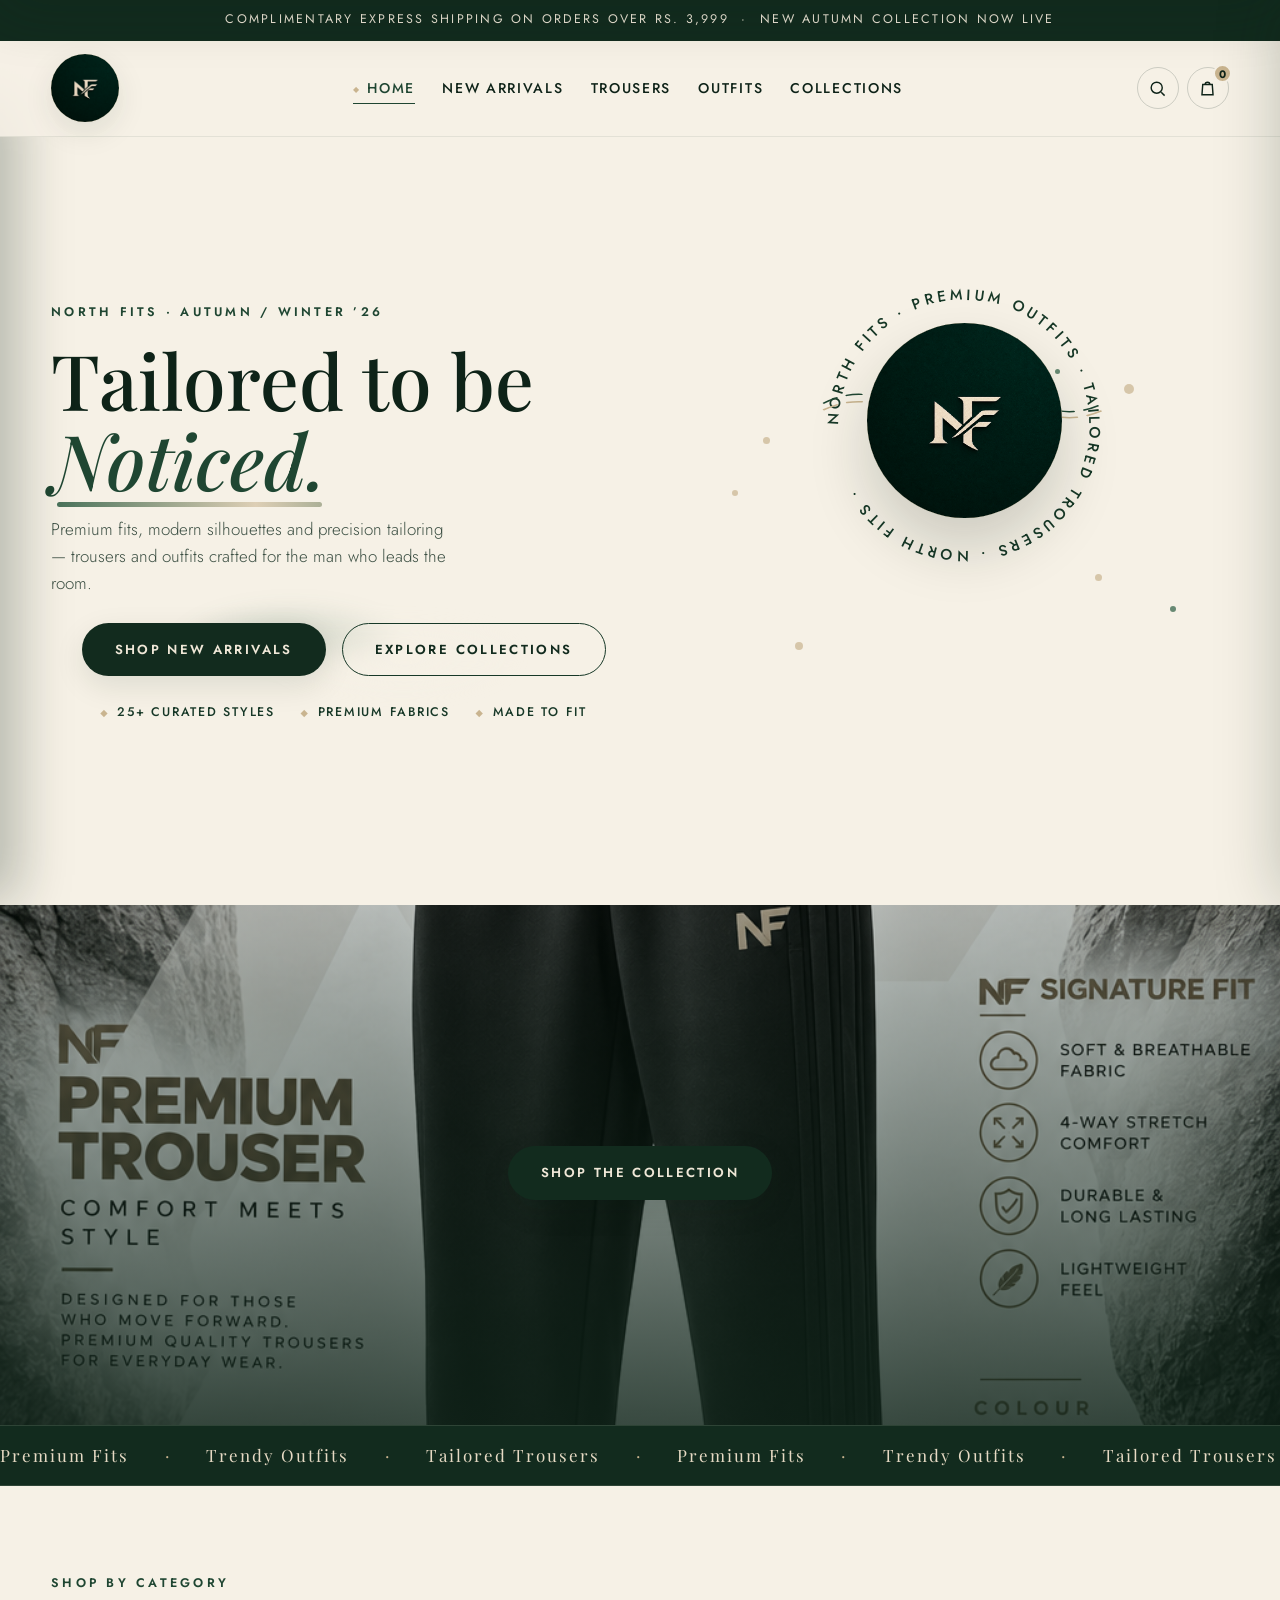
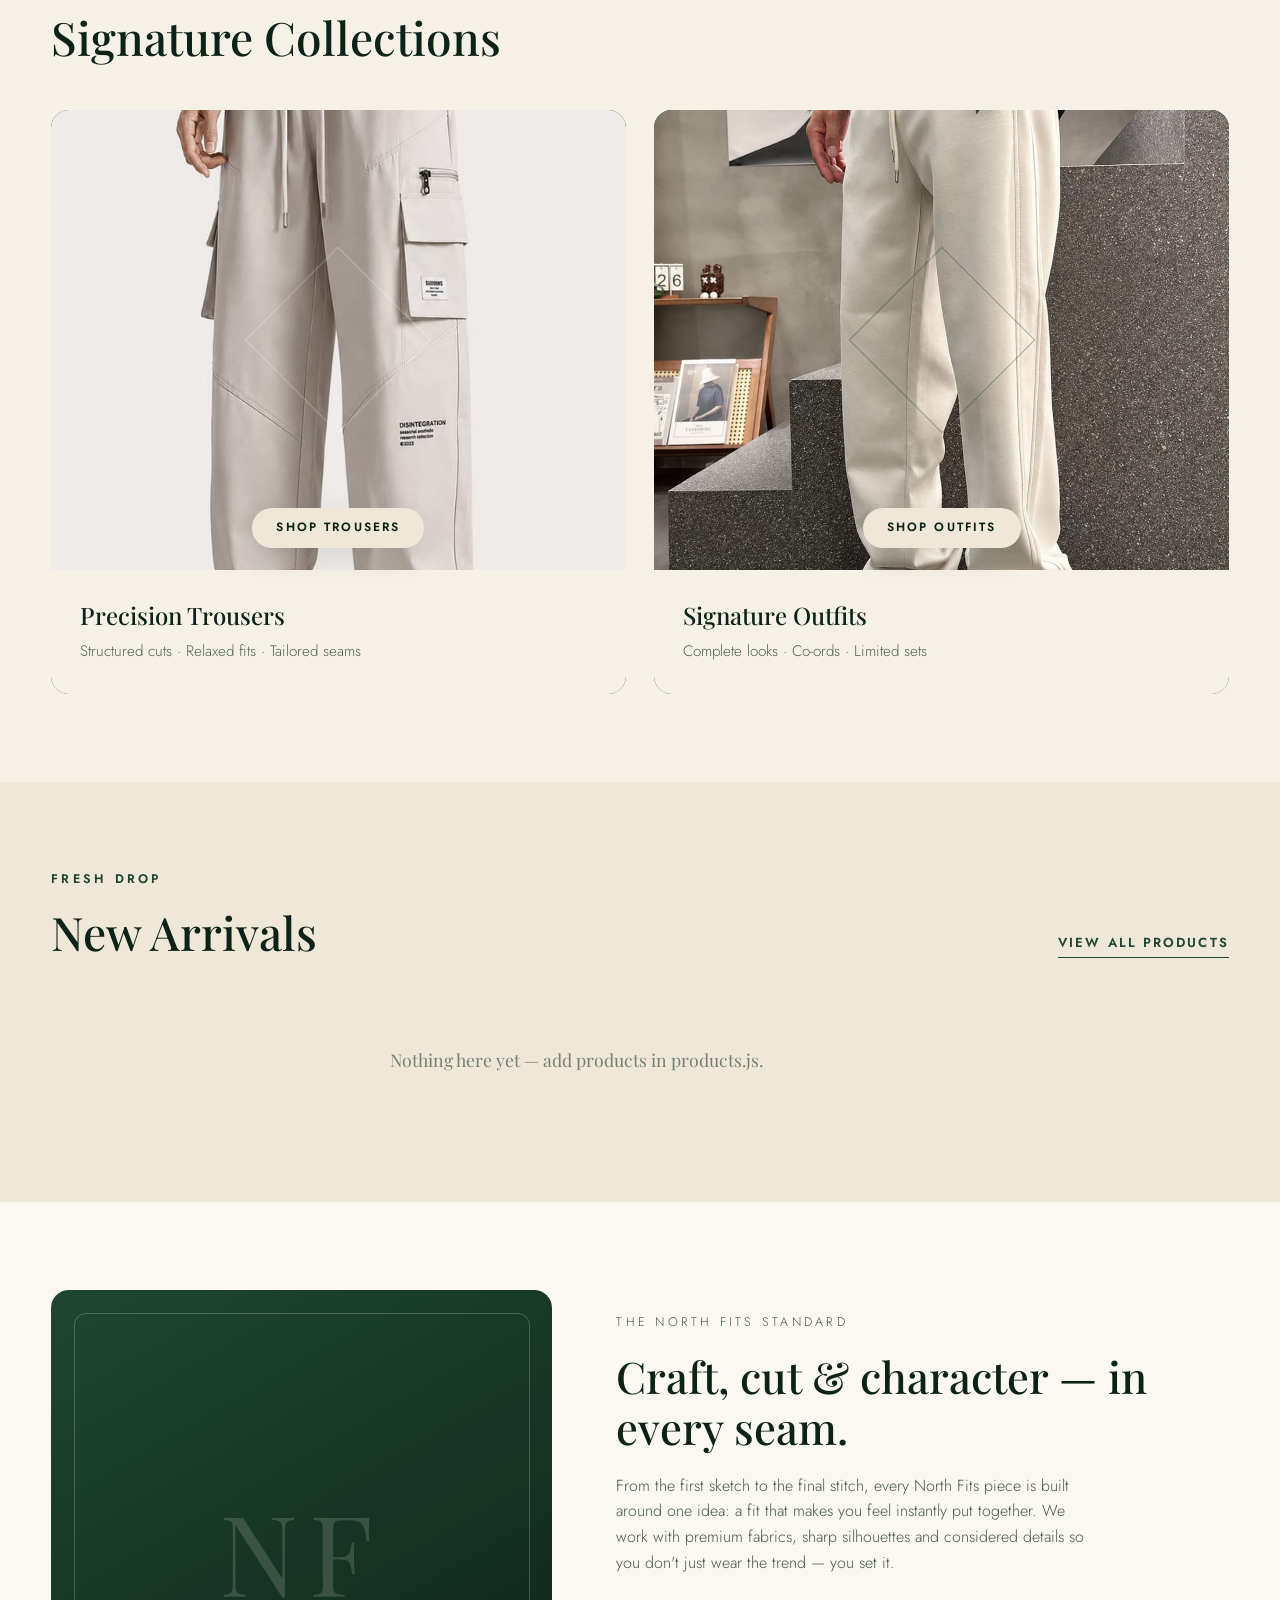
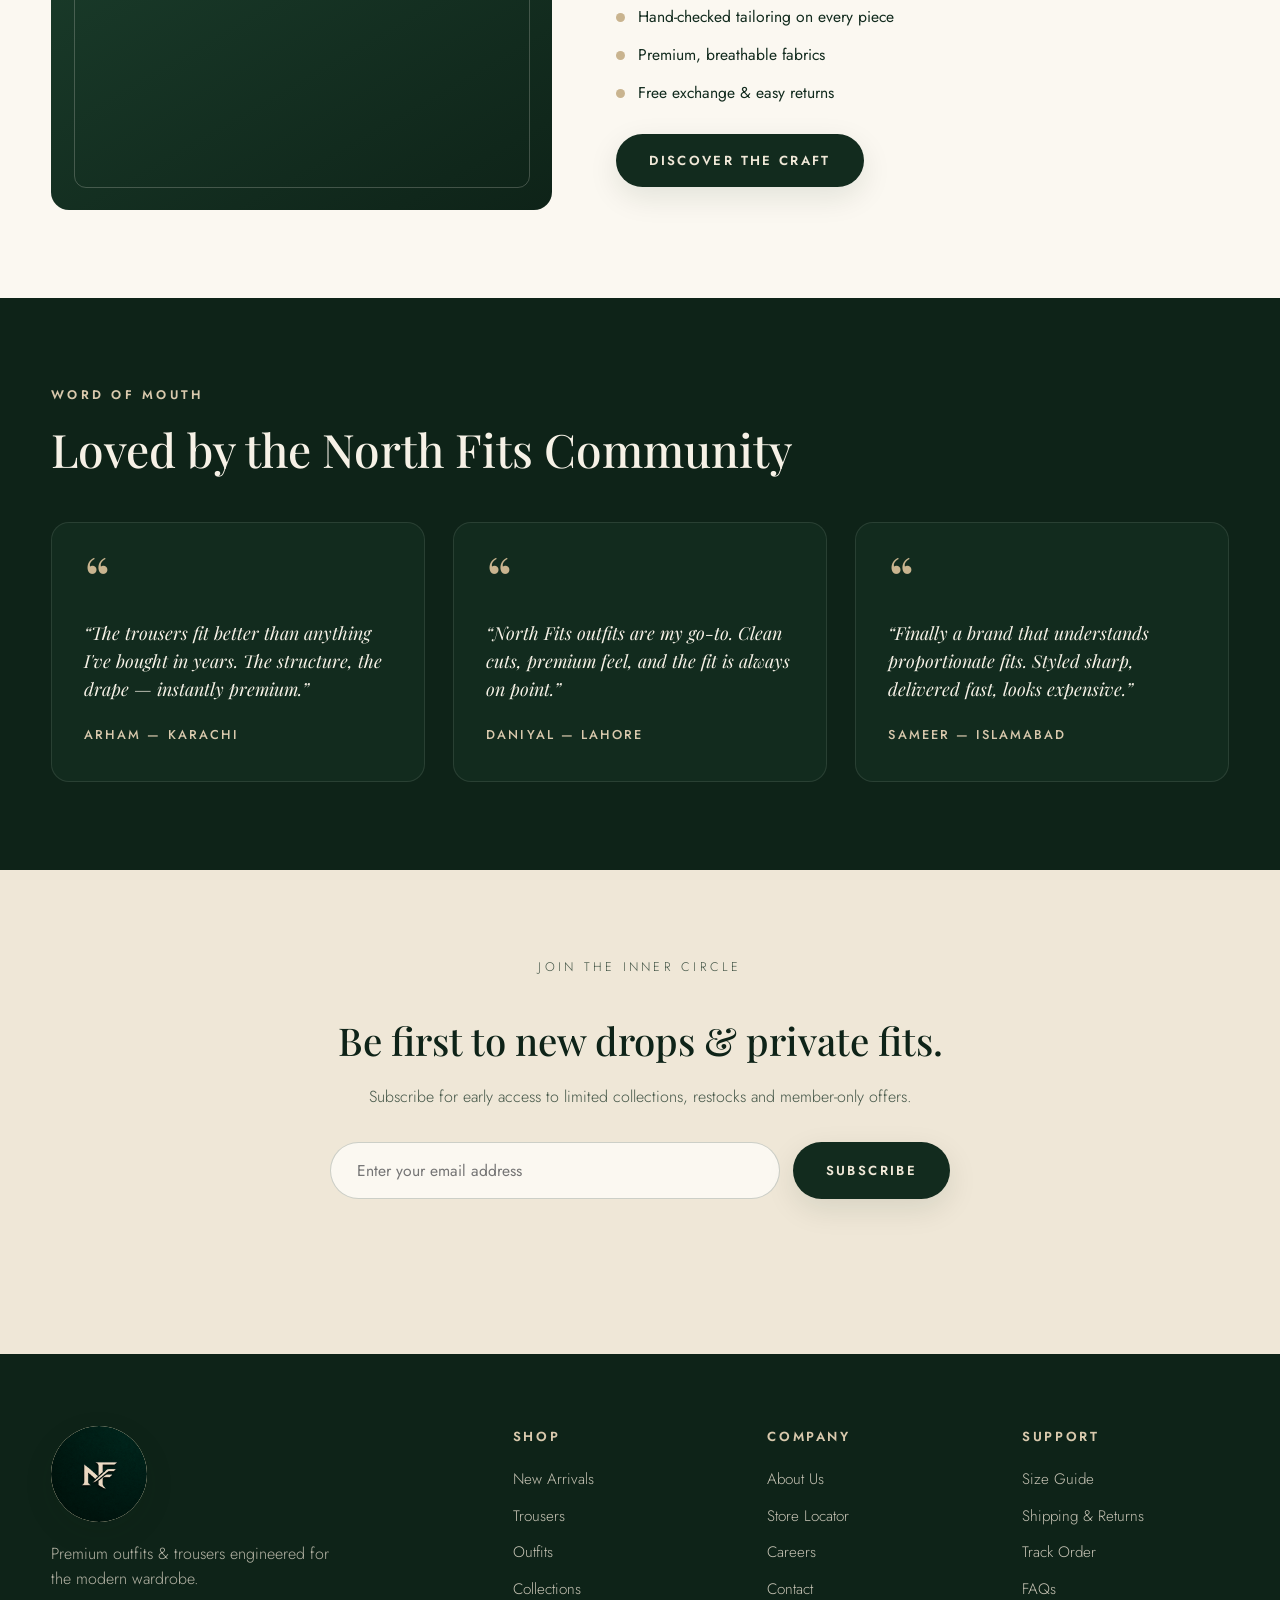
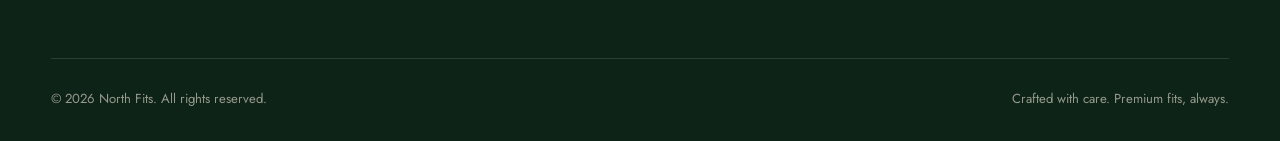
==== commit c3fffefb: "Update index.html" ====
--- a/index.html
+++ b/index.html
@@ -24,7 +24,7 @@
 
   <!-- Announcement bar -->
   <div class="announcement">
-    <p data-announce>Complimentary Express Shipping on Orders Over Rs. 4,999 &nbsp;·&nbsp; New Autumn Collection Now Live</p>
+    <p data-announce>Complimentary Express Shipping on Orders Over Rs. 3,999 &nbsp;·&nbsp; New Autumn Collection Now Live</p>
   </div>
 
   <!-- Header -->
@@ -316,4 +316,4 @@
   <script src="products.js"></script>
   <script src="script.js"></script>
 </body>
-</html>+</html>
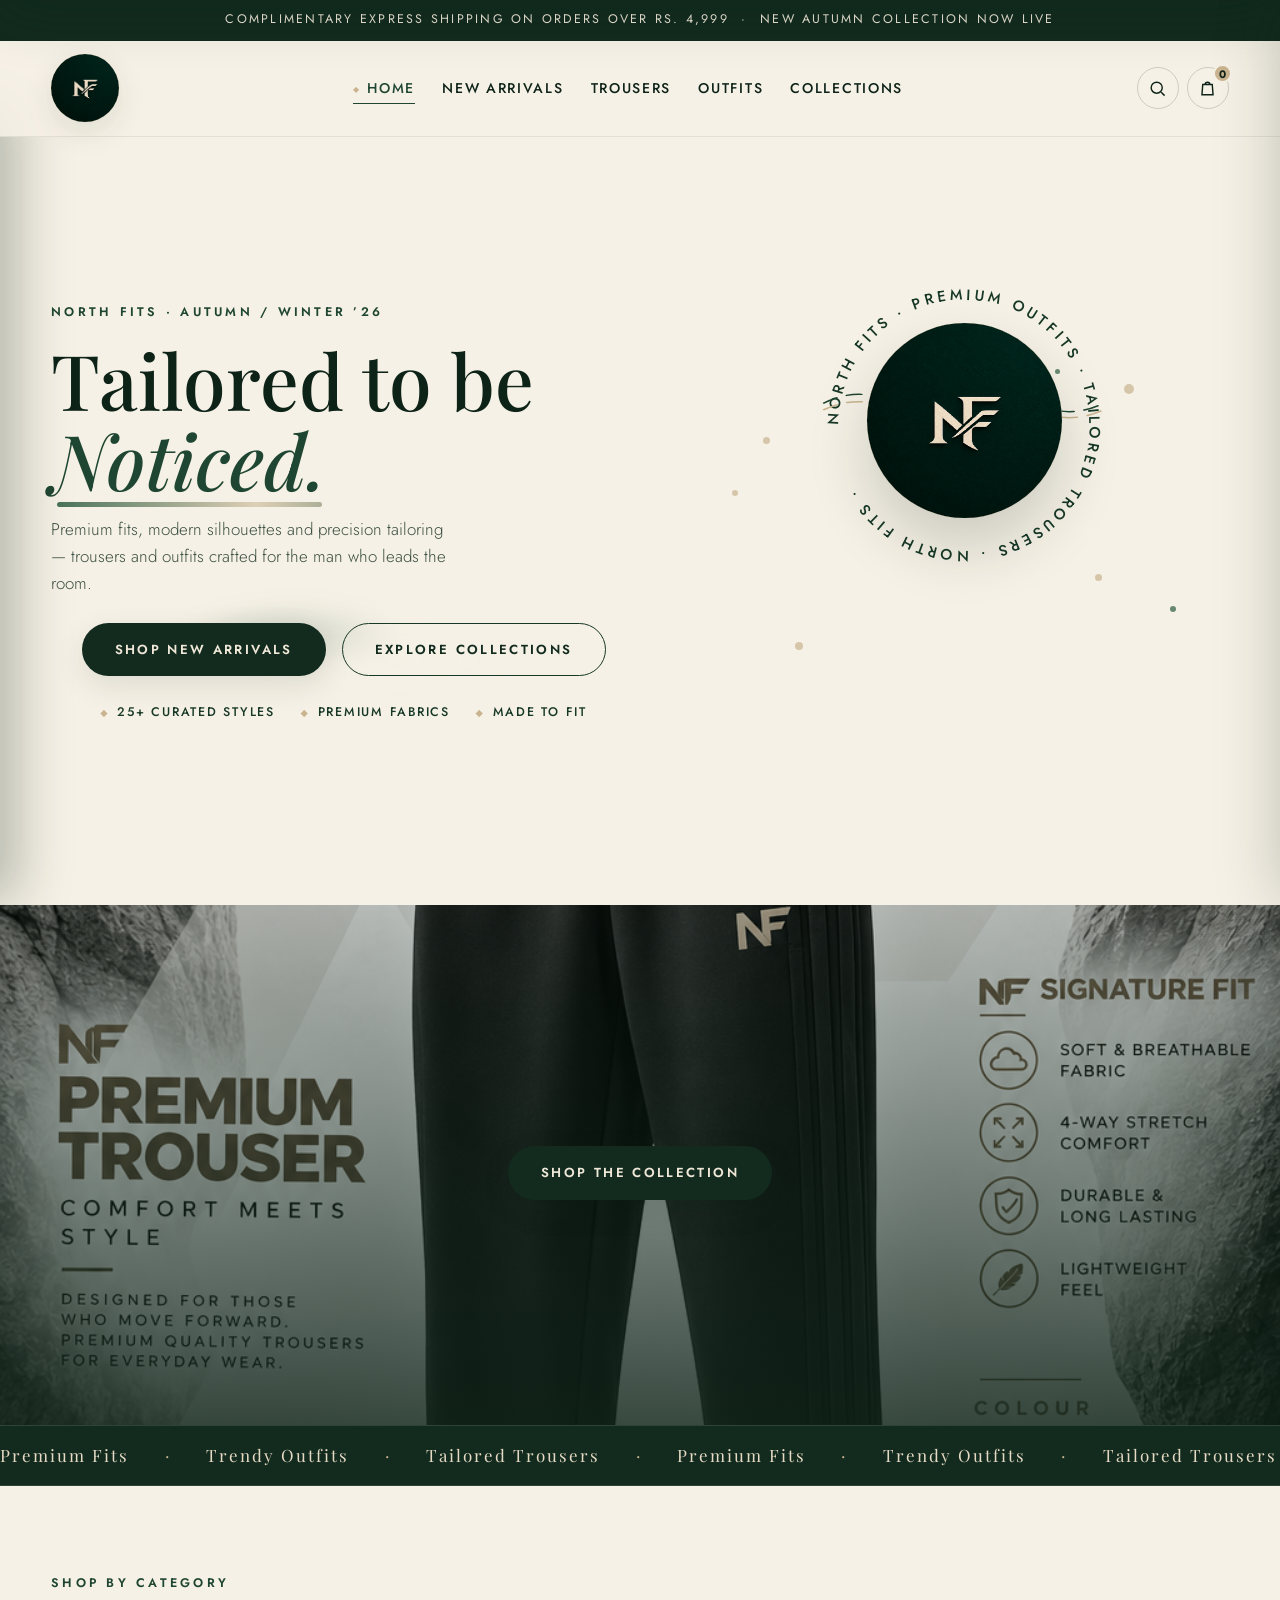
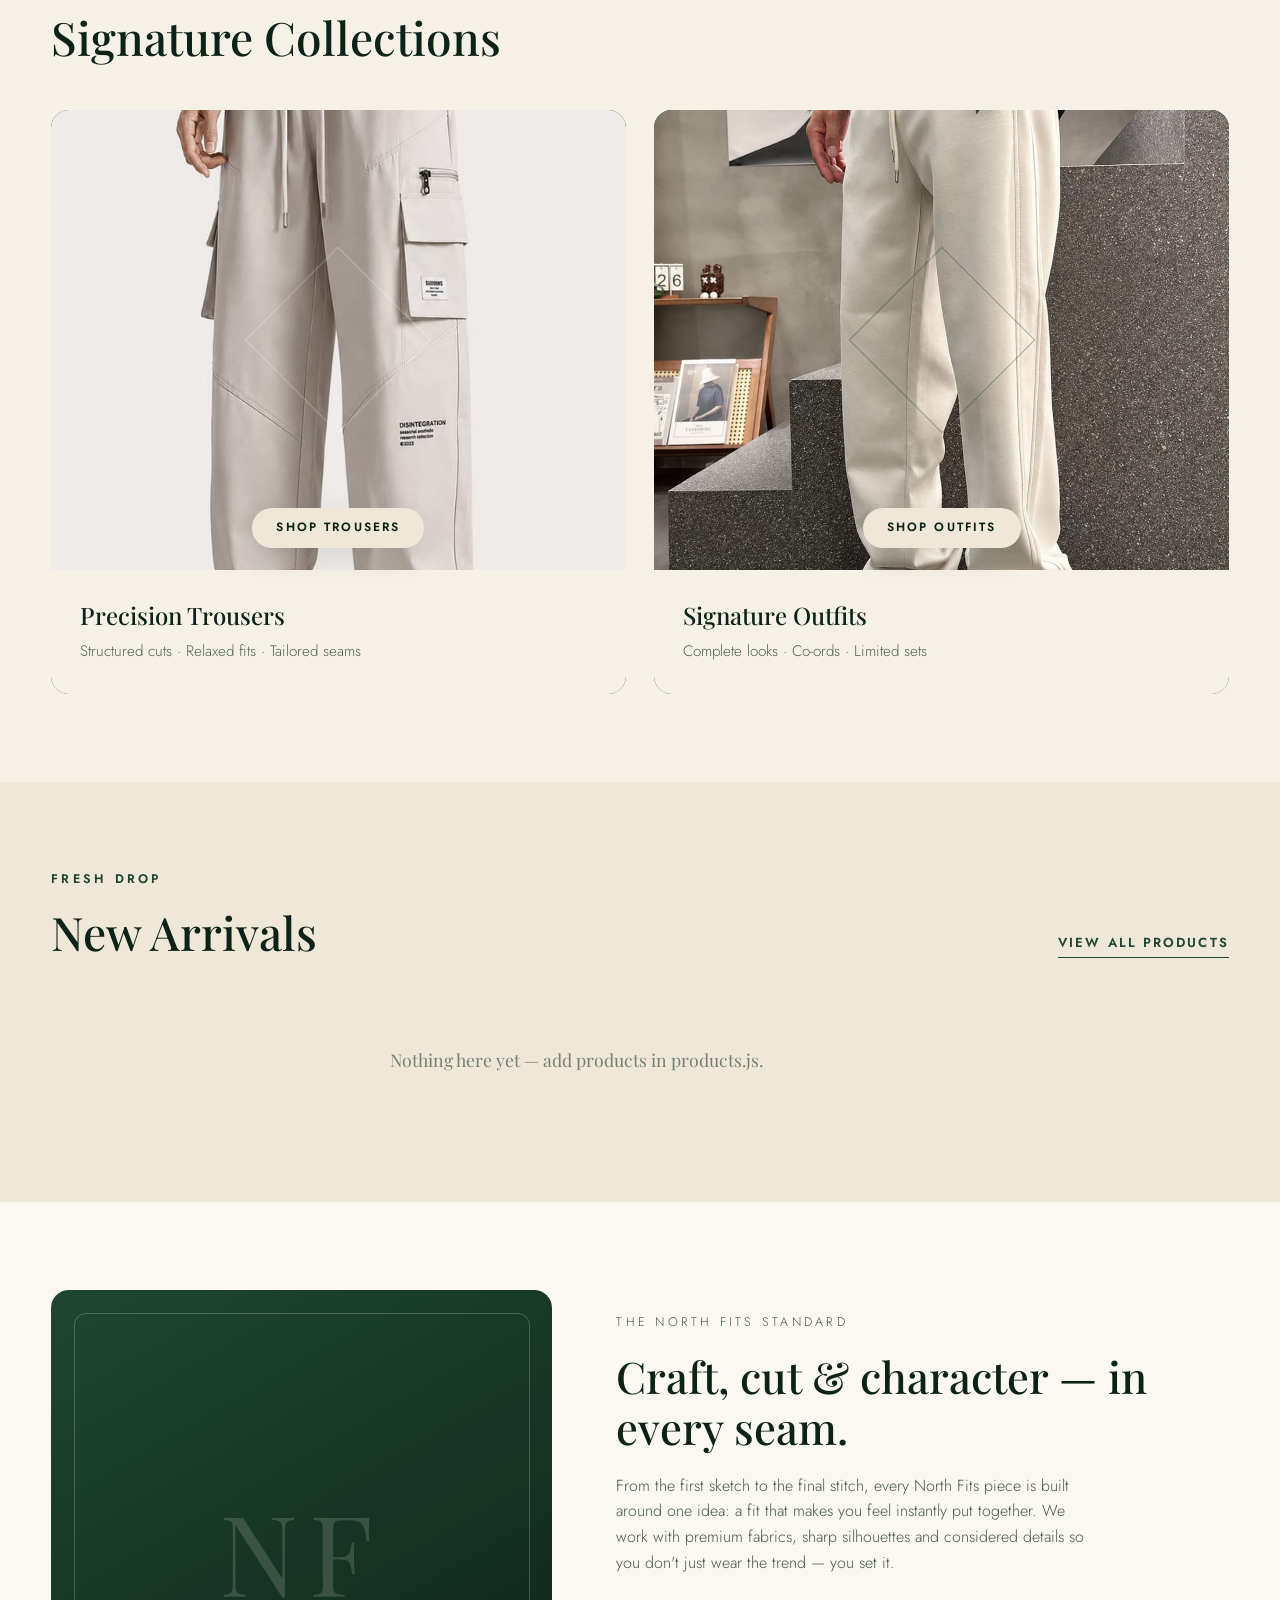
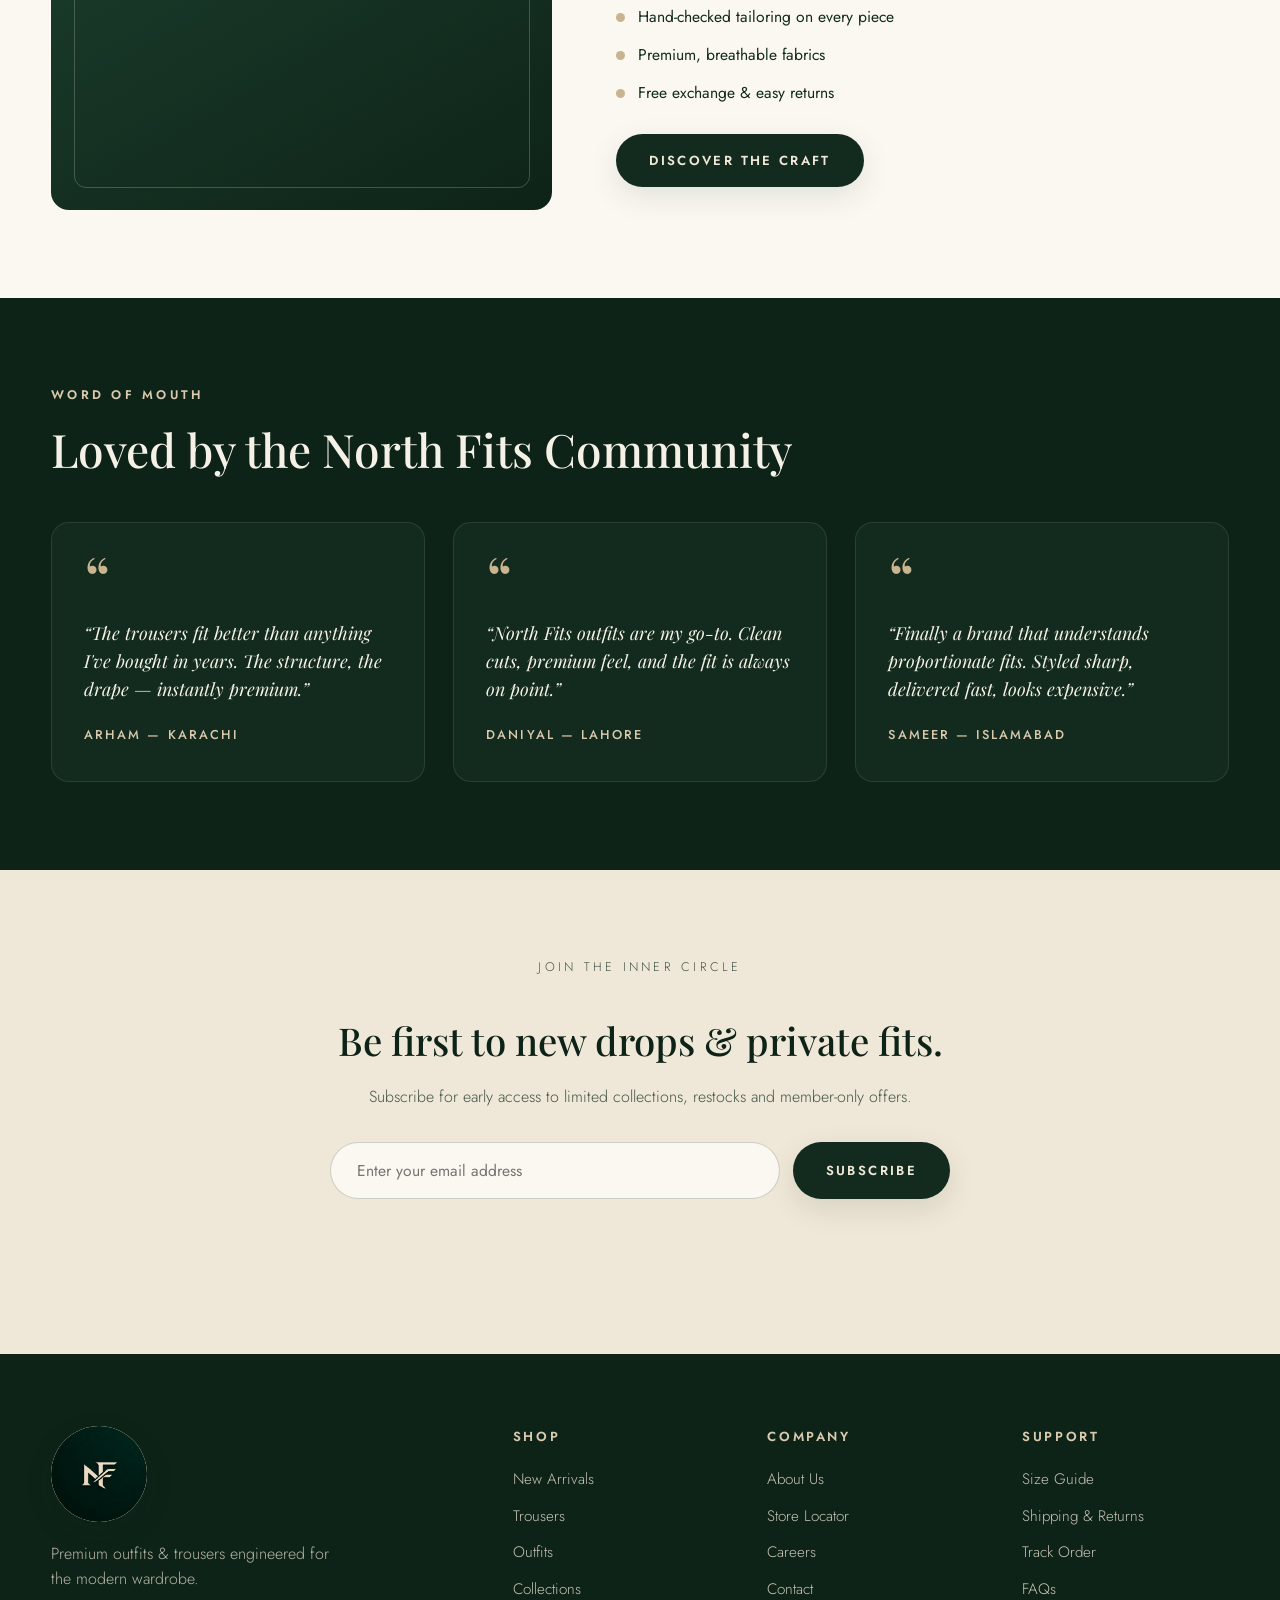
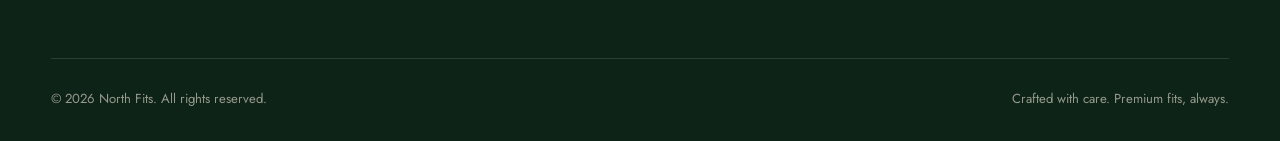
==== commit b485d42c: "Update index.html" ====
--- a/index.html
+++ b/index.html
@@ -24,7 +24,7 @@
 
   <!-- Announcement bar -->
   <div class="announcement">
-    <p data-announce>Complimentary Express Shipping on Orders Over Rs. 3,999 &nbsp;·&nbsp; New Autumn Collection Now Live</p>
+    <p data-announce>Complimentary Express Shipping on Orders Over Rs. 4,999 &nbsp;·&nbsp; New Autumn Collection Now Live</p>
   </div>
 
   <!-- Header -->
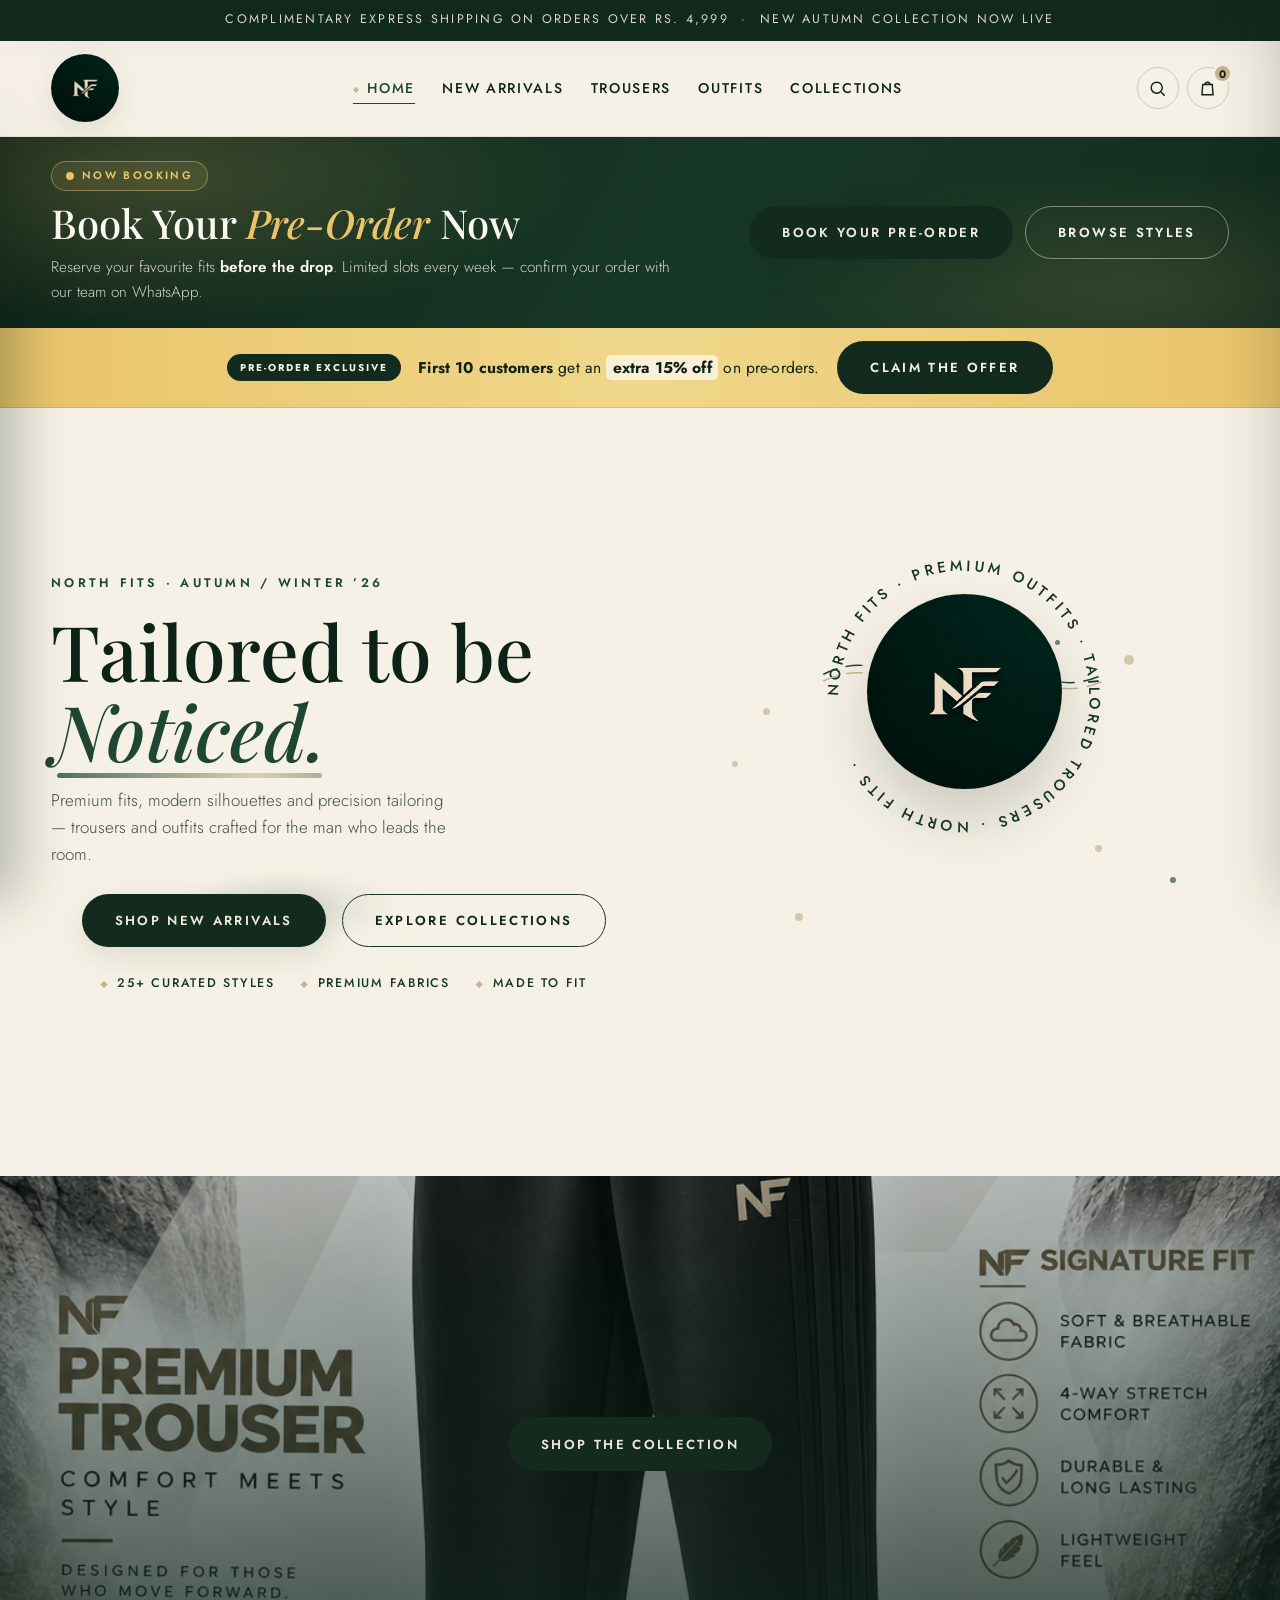
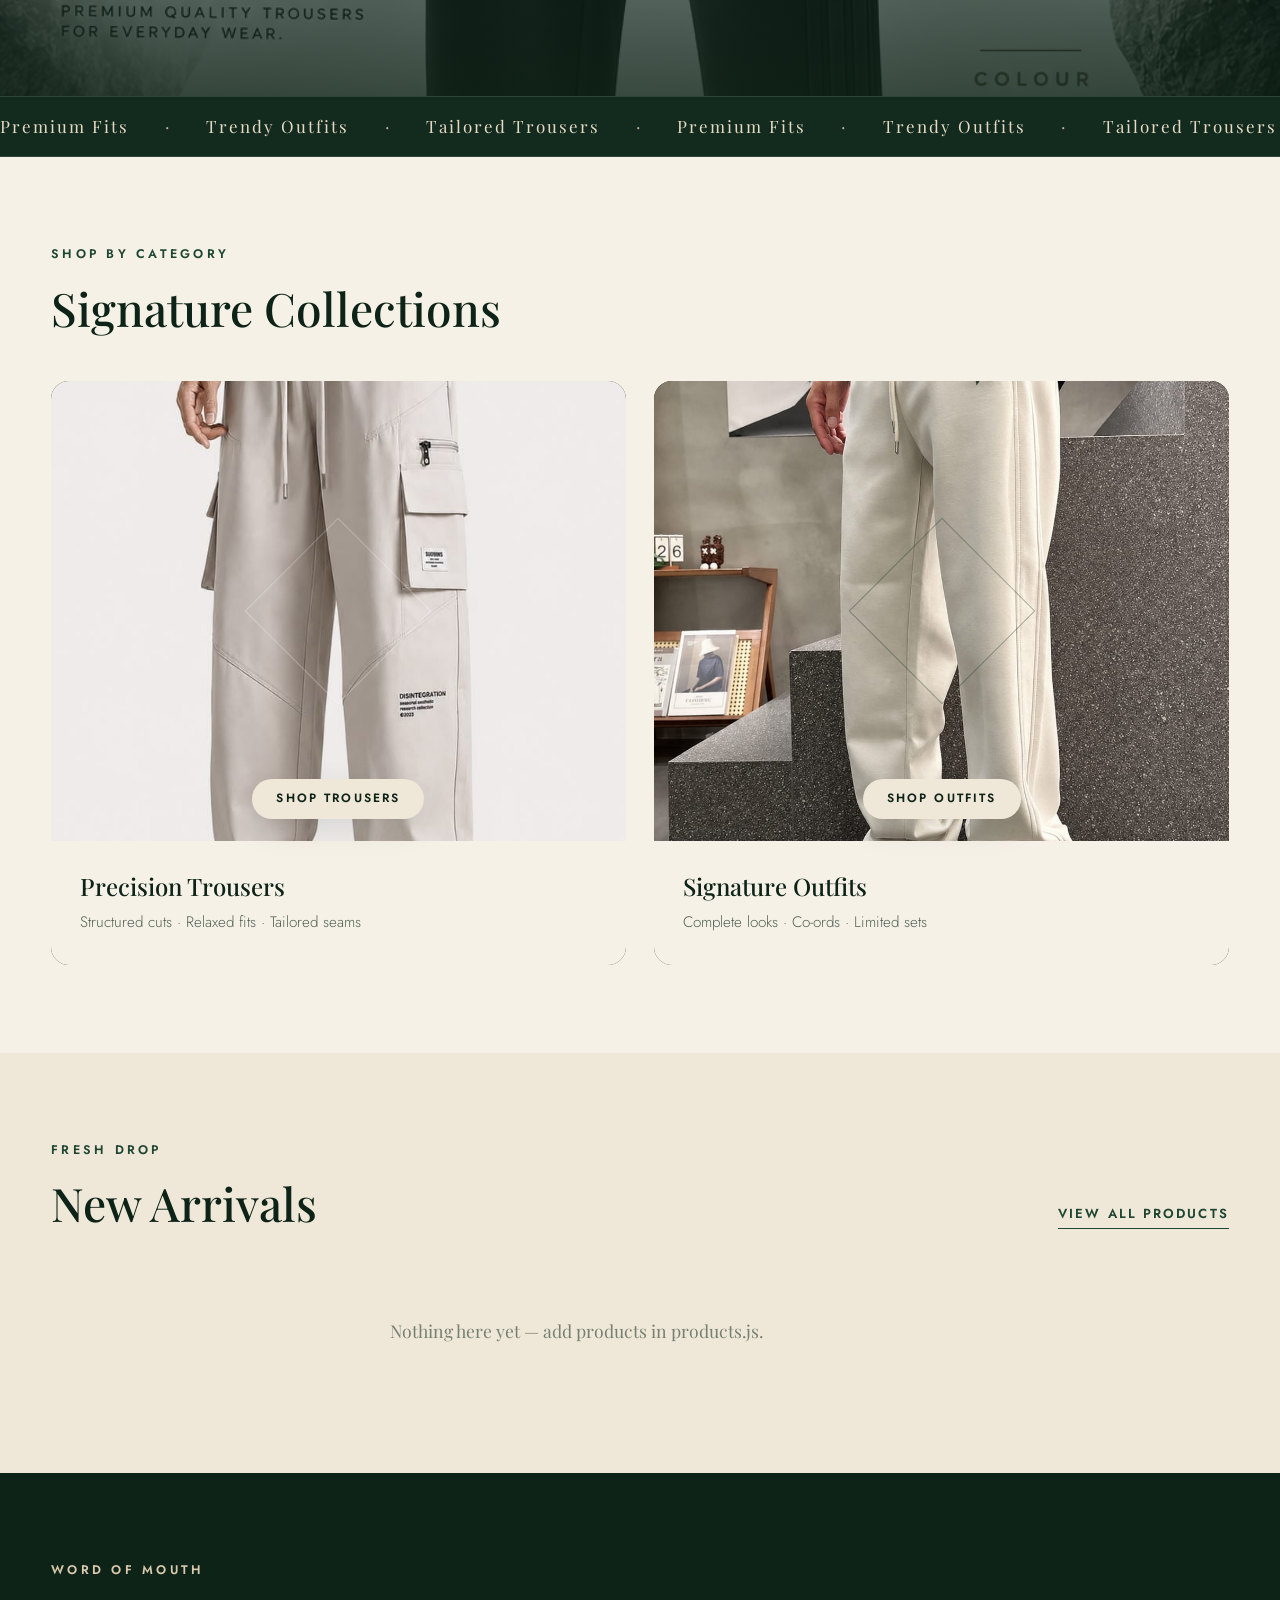
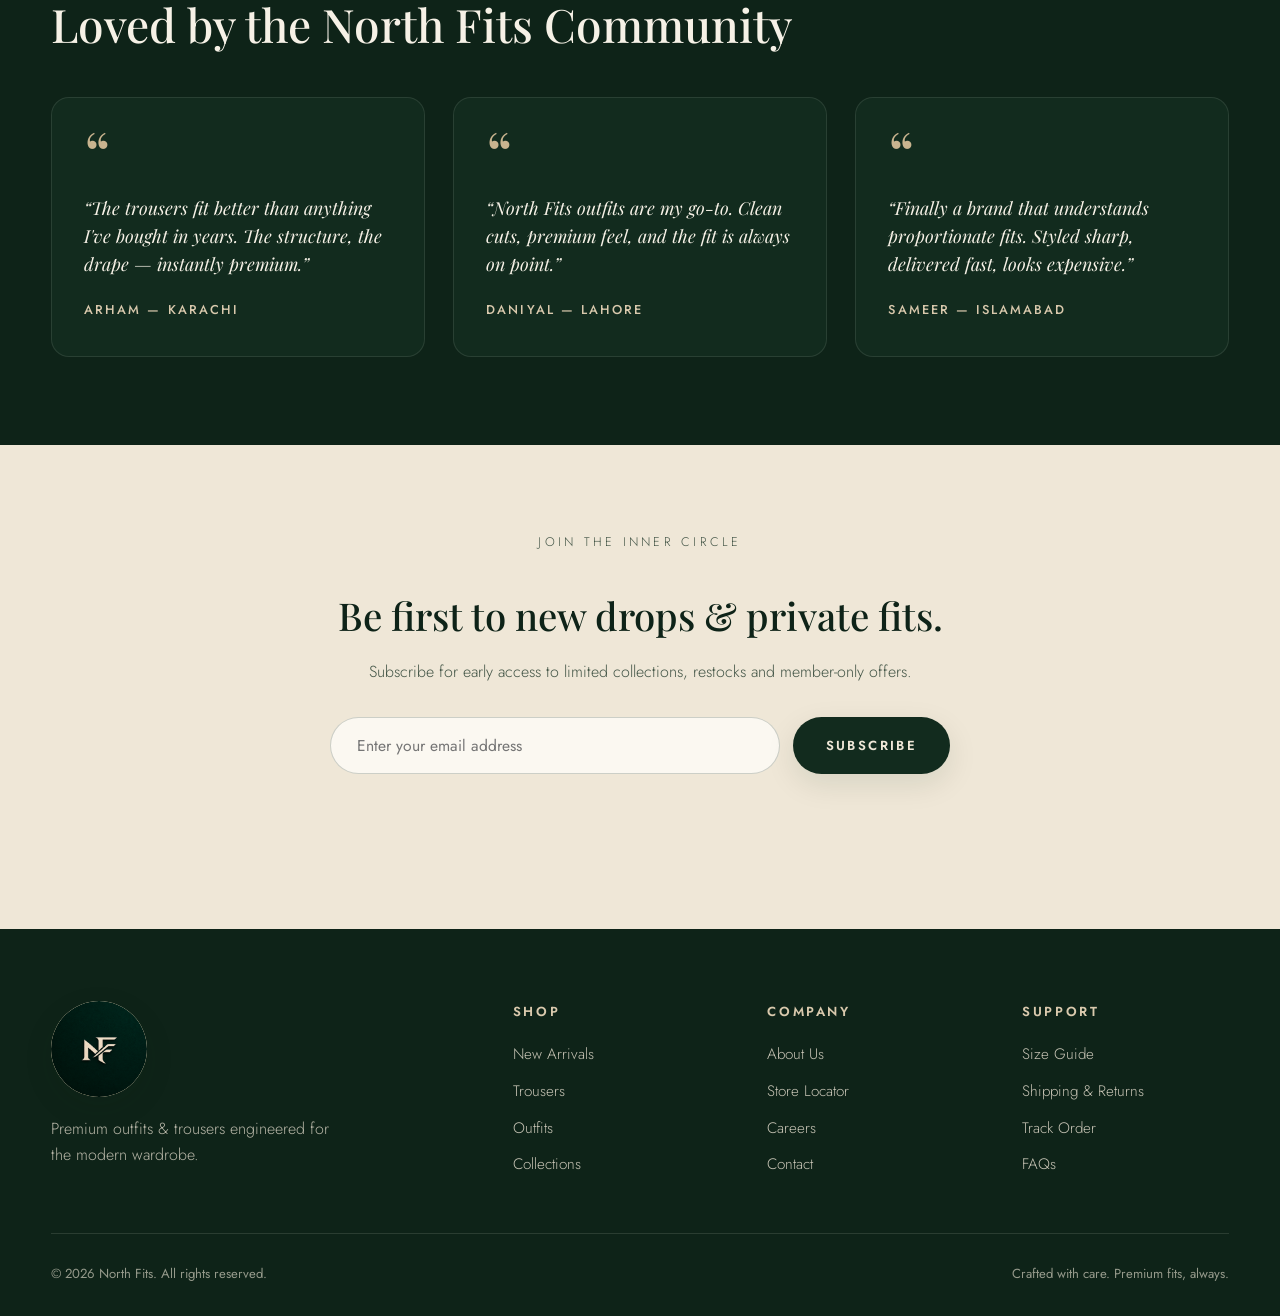
==== commit b9a2513f: "Add files via upload" ====
--- a/index.html
+++ b/index.html
@@ -71,6 +71,31 @@
               </ul>
     </nav>
   </div>
+
+  <!-- Pre-Order Banner -->
+  <section class="preorder-banner">
+    <div class="preorder-glow" aria-hidden="true"></div>
+    <div class="container preorder-inner">
+      <div class="preorder-copy">
+        <span class="preorder-tag"><span class="preorder-pulse"></span>Now Booking</span>
+        <h2>Book Your <em>Pre-Order</em> Now</h2>
+        <p>Reserve your favourite fits <strong>before the drop</strong>. Limited slots every week — confirm your order with our team on WhatsApp.</p>
+      </div>
+      <div class="preorder-cta">
+        <a href="collections.html" class="btn btn-solid">Book Your Pre-Order</a>
+        <a href="#new-arrivals" class="btn btn-ghost">Browse Styles</a>
+      </div>
+    </div>
+  </section>
+
+  <!-- Pre-Order Offer Slide -->
+  <section class="offer-strip">
+    <div class="container offer-inner">
+      <span class="offer-badge">Pre-Order Exclusive</span>
+      <p class="offer-text"><strong>First 10 customers</strong> get an <em>extra 15% off</em> on pre-orders.</p>
+      <a href="collections.html" class="btn btn-gold">Claim the Offer</a>
+    </div>
+  </section>
 
   <!-- Hero -->
   <section class="hero">
@@ -197,26 +222,6 @@
     </div>
   </section>
 
-  <!-- Editorial / About -->
-  <section class="section editorial">
-    <div class="container editorial-grid">
-      <div class="editorial-visual">
-        <div class="ed-badge">NF</div>
-      </div>
-      <div class="editorial-copy">
-        <p class="eyebrow">The North Fits Standard</p>
-        <h2 data-home-heading>Craft, cut &amp; character — in every seam.</h2>
-        <p data-home-text>From the first sketch to the final stitch, every North Fits piece is built around one idea: a fit that makes you feel instantly put together. We work with premium fabrics, sharp silhouettes and considered details so you don't just wear the trend — you set it.</p>
-        <ul class="perks">
-          <li><span class="perk-dot"></span>Hand-checked tailoring on every piece</li>
-          <li><span class="perk-dot"></span>Premium, breathable fabrics</li>
-          <li><span class="perk-dot"></span>Free exchange &amp; easy returns</li>
-        </ul>
-        <a href="about.html" class="btn btn-solid" data-home-btn data-home-btn-link="about.html">Discover the Craft</a>
-      </div>
-    </div>
-  </section>
-
   <!-- Testimonials -->
   <section class="section section-dark">
     <div class="container">
@@ -316,4 +321,4 @@
   <script src="products.js"></script>
   <script src="script.js"></script>
 </body>
-</html>
+</html>
--- a/styles.css
+++ b/styles.css
@@ -59,6 +59,191 @@
   font-weight: 400;
 }
 
+/* =========================================================
+   PRE-ORDER BANNER — homepage top
+   ========================================================= */
+.preorder-banner {
+  position: relative;
+  overflow: hidden;
+  background: linear-gradient(120deg, var(--green-900) 0%, var(--green-700) 55%, var(--green-800) 100%);
+  color: var(--beige-100);
+}
+
+.preorder-glow {
+  position: absolute;
+  inset: 0;
+  background:
+    radial-gradient(60% 140% at 12% 20%, rgba(233, 196, 106, 0.20) 0%, transparent 55%),
+    radial-gradient(50% 120% at 88% 80%, rgba(233, 196, 106, 0.14) 0%, transparent 55%);
+  pointer-events: none;
+}
+
+.preorder-inner {
+  position: relative;
+  display: flex;
+  align-items: center;
+  justify-content: space-between;
+  gap: 1.8rem;
+  padding-block: 1.5rem;
+  flex-wrap: wrap;
+}
+
+.preorder-copy { max-width: 620px; }
+
+.preorder-tag {
+  display: inline-flex;
+  align-items: center;
+  gap: 0.5rem;
+  font-size: 0.68rem;
+  letter-spacing: 0.22em;
+  text-transform: uppercase;
+  font-weight: 600;
+  color: #e9c46a;
+  border: 1px solid rgba(233, 196, 106, 0.45);
+  background: rgba(233, 196, 106, 0.10);
+  padding: 0.32rem 0.85rem;
+  border-radius: 999px;
+}
+
+.preorder-pulse {
+  width: 8px;
+  height: 8px;
+  border-radius: 50%;
+  background: #e9c46a;
+  box-shadow: 0 0 0 0 rgba(233, 196, 106, 0.7);
+  animation: prePulse 1.8s ease-out infinite;
+}
+
+@keyframes prePulse {
+  0% { box-shadow: 0 0 0 0 rgba(233, 196, 106, 0.7); }
+  70% { box-shadow: 0 0 0 10px rgba(233, 196, 106, 0); }
+  100% { box-shadow: 0 0 0 0 rgba(233, 196, 106, 0); }
+}
+
+.preorder-copy h2 {
+  font-family: var(--serif);
+  font-size: clamp(1.7rem, 3.4vw, 2.5rem);
+  font-weight: 500;
+  line-height: 1.15;
+  margin-top: 0.6rem;
+  color: var(--cream);
+}
+
+.preorder-copy h2 em {
+  font-style: italic;
+  color: #e9c46a;
+}
+
+.preorder-copy p {
+  margin-top: 0.55rem;
+  font-size: 0.96rem;
+  font-weight: 300;
+  color: rgba(246, 241, 230, 0.85);
+}
+
+.preorder-copy p strong { font-weight: 600; color: var(--cream); }
+
+.preorder-cta { display: flex; gap: 0.75rem; flex-wrap: wrap; }
+.preorder-cta .btn {
+  white-space: nowrap;
+  display: inline-flex;
+  align-items: center;
+  justify-content: center;
+}
+
+/* banner ke andar ghost button dark background par readable ho */
+.preorder-banner .btn-ghost {
+  color: var(--beige-100);
+  border-color: rgba(246, 241, 230, 0.45);
+}
+.preorder-banner .btn-ghost:hover {
+  background: rgba(246, 241, 230, 0.12);
+  border-color: rgba(246, 241, 230, 0.8);
+}
+
+@media (max-width: 720px) {
+  .preorder-inner {
+    flex-direction: column;
+    align-items: flex-start;
+    gap: 1.15rem;
+    padding-block: 1.3rem;
+  }
+  .preorder-cta { width: 100%; }
+  .preorder-cta .btn { flex: 1 1 auto; text-align: center; justify-content: center; }
+}
+
+/* =========================================================
+   PRE-ORDER OFFER STRIP — "first 10 customers" slide
+   ========================================================= */
+.offer-strip {
+  background: linear-gradient(90deg, #e9c46a 0%, #f0d78a 50%, #e9c46a 100%);
+  color: var(--green-900);
+  border-bottom: 1px solid rgba(18, 43, 30, 0.12);
+}
+
+.offer-inner {
+  display: flex;
+  align-items: center;
+  justify-content: center;
+  gap: 1.1rem;
+  padding-block: 0.8rem;
+  flex-wrap: wrap;
+  text-align: center;
+}
+
+.offer-badge {
+  display: inline-flex;
+  align-items: center;
+  font-size: 0.62rem;
+  letter-spacing: 0.2em;
+  text-transform: uppercase;
+  font-weight: 700;
+  color: #f6f1e6;
+  background: var(--green-800);
+  padding: 0.34rem 0.8rem;
+  border-radius: 999px;
+  white-space: nowrap;
+}
+
+.offer-text {
+  font-size: 0.98rem;
+  font-weight: 400;
+  letter-spacing: 0.01em;
+}
+
+.offer-text strong { font-weight: 700; }
+
+.offer-text em {
+  font-style: normal;
+  font-weight: 700;
+  color: var(--green-900);
+  background: rgba(255, 255, 255, 0.65);
+  padding: 0.05rem 0.4rem;
+  border-radius: 5px;
+}
+
+.btn-gold {
+  background: var(--green-800);
+  color: var(--beige-100);
+  padding: 0.6rem 1.5rem;
+  box-shadow: none;
+  display: inline-flex;
+  align-items: center;
+  justify-content: center;
+}
+
+.btn-gold:hover {
+  background: var(--green-600);
+  color: var(--cream);
+  transform: translateY(-2px);
+}
+
+@media (max-width: 720px) {
+  .offer-inner { gap: 0.65rem; padding-block: 0.85rem; }
+  .offer-text { font-size: 0.9rem; }
+  .offer-strip .btn-gold { width: 100%; max-width: 320px; }
+}
+
 /* ---------- Header ---------- */
 .header {
   position: sticky;
@@ -936,7 +1121,7 @@
 
 .product-visual {
   position: relative;
-  aspect-ratio: 3 / 3.6;
+  aspect-ratio: 3 / 4;
   display: grid;
   place-items: center;
   overflow: hidden;
@@ -1744,10 +1929,13 @@
   display: grid;
   place-items: center;
   opacity: 0;
+  /* Chhupi hui images tap/click events NA lein — warna upar wali (last)
+     image sab clicks chura leti hai aur photo kabhi open nahi hoti. */
+  pointer-events: none;
   transition: opacity 0.4s ease;
 }
 
-.qv-img.active { opacity: 1; }
+.qv-img.active { opacity: 1; pointer-events: auto; }
 
 .qv-img span {
   display: none;
@@ -2002,7 +2190,7 @@
 
   .product-grid { grid-template-columns: repeat(2, 1fr); gap: 0.9rem; }
 
-  .product-visual { aspect-ratio: 3 / 3.3; }
+  .product-visual { aspect-ratio: 3 / 4; }
   .product-info { padding: 0.9rem 1rem 1.1rem; gap: 0.35rem; }
   .product-info h4 { font-size: 1rem; }
   .product-bottom { flex-wrap: wrap; gap: 0.5rem; }
@@ -2391,6 +2579,42 @@
 
 .co-next-btn:disabled { opacity: 0.5; cursor: not-allowed; }
 
+/* Pre-order tag — order summary slide ke title ke saath */
+.co-pre-tag {
+  display: inline-block;
+  vertical-align: middle;
+  margin-left: 0.5rem;
+  font-family: var(--sans);
+  font-size: 0.58rem;
+  letter-spacing: 0.16em;
+  font-weight: 700;
+  text-transform: uppercase;
+  color: var(--green-800);
+  background: #f2e3bd;
+  border: 1px solid rgba(18, 43, 30, 0.18);
+  padding: 0.22rem 0.6rem;
+  border-radius: 999px;
+  position: relative;
+  top: -2px;
+}
+
+/* ---------- Mobile: Netlify badge se Next button na chhupe ----------
+   Netlify ka "Published with Netlify" watermark bottom-right pe fixed
+   hota hai. Checkout ka Next button bahi corner pe aata tha aur badge
+   ke peeche chhup jata tha. Isliye mobile pe footer ko upar shift kar
+   ke buttons ko badge ke clear area mein rakha gaya hai. */
+@media (max-width: 640px) {
+  .co-foot {
+    /* neeche ~3.4rem khali chhodo jahan Netlify badge baithta hai */
+    padding: 0.9rem 1.2rem calc(1.1rem + env(safe-area-inset-bottom, 0px) + 3.4rem);
+    gap: 0.7rem;
+  }
+  .co-foot .btn {
+    min-height: 48px;         /* mobile pe achha tap target */
+    font-size: 0.95rem;
+  }
+}
+
 /* Success overlay */
 .co-success {
   position: absolute;
@@ -2573,7 +2797,11 @@
   .co { max-height: 94vh; }
   .co-head { padding: 1.2rem 1.2rem 0.2rem; }
   .co-slide { padding: 1.05rem 1.2rem 1.3rem; }
-  .co-foot { padding: 0.9rem 1.2rem 1.1rem; }
+  /* Neeche Netlify badge ke liye jagah chhodni zaroori hai — warna
+     Next button uske peeche chhup jata hai (upar 640px rule dekho). */
+  .co-foot {
+    padding: 0.9rem 1.2rem calc(1.1rem + env(safe-area-inset-bottom, 0px) + 3.4rem);
+  }
   .co-step-label { font-size: 0.58rem; }
   .co-step-dot { width: 24px; height: 24px; }
   .co-tick svg { width: 100px; height: 100px; }
@@ -2654,19 +2882,27 @@
   inset: 0;
   width: 100%;
   height: 100%;
-  object-fit: cover;
+  /* 'contain' = poori tasveer dikhe (crop na ho), card khole baghair bhi */
+  object-fit: contain;
   z-index: 1;
   transition: transform 0.6s ease;
 }
 
-.product-visual.has-image::before { opacity: 1; }
+/* Photo ke peeche saaf halka beige backdrop — contain karne par
+   kinaron mein fabric gradient ki jagah yeh nazar aata hai */
+.product-visual.has-image { background: #f2ece0; }
+
+.product-visual.has-image::before {
+  opacity: 1;
+  background: linear-gradient(180deg, #f7f2e7 0%, #ece1cc 100%);
+}
 
 .product-visual.has-image::after {
   content: '';
   position: absolute;
   inset: 0;
   z-index: 0;
-  background: linear-gradient(180deg, rgba(14, 35, 24, 0) 45%, rgba(14, 35, 24, 0.45));
+  background: linear-gradient(180deg, rgba(14, 35, 24, 0) 72%, rgba(14, 35, 24, 0.3));
   pointer-events: none;
 }
 
@@ -2700,14 +2936,15 @@
 .product-card:hover .product-img { transform: scale(1.06); }
 
 /* Quick view photo slides */
-.visual-img { background: var(--green-800); }
+.visual-img { background: #f2ece0; }
 
 .qv-photo {
   position: absolute;
   inset: 0;
   width: 100%;
   height: 100%;
-  object-fit: cover;
+  /* poori tasveer dikhe (crop na ho) */
+  object-fit: contain;
 }
 
 .qv-img.visual-img span {
